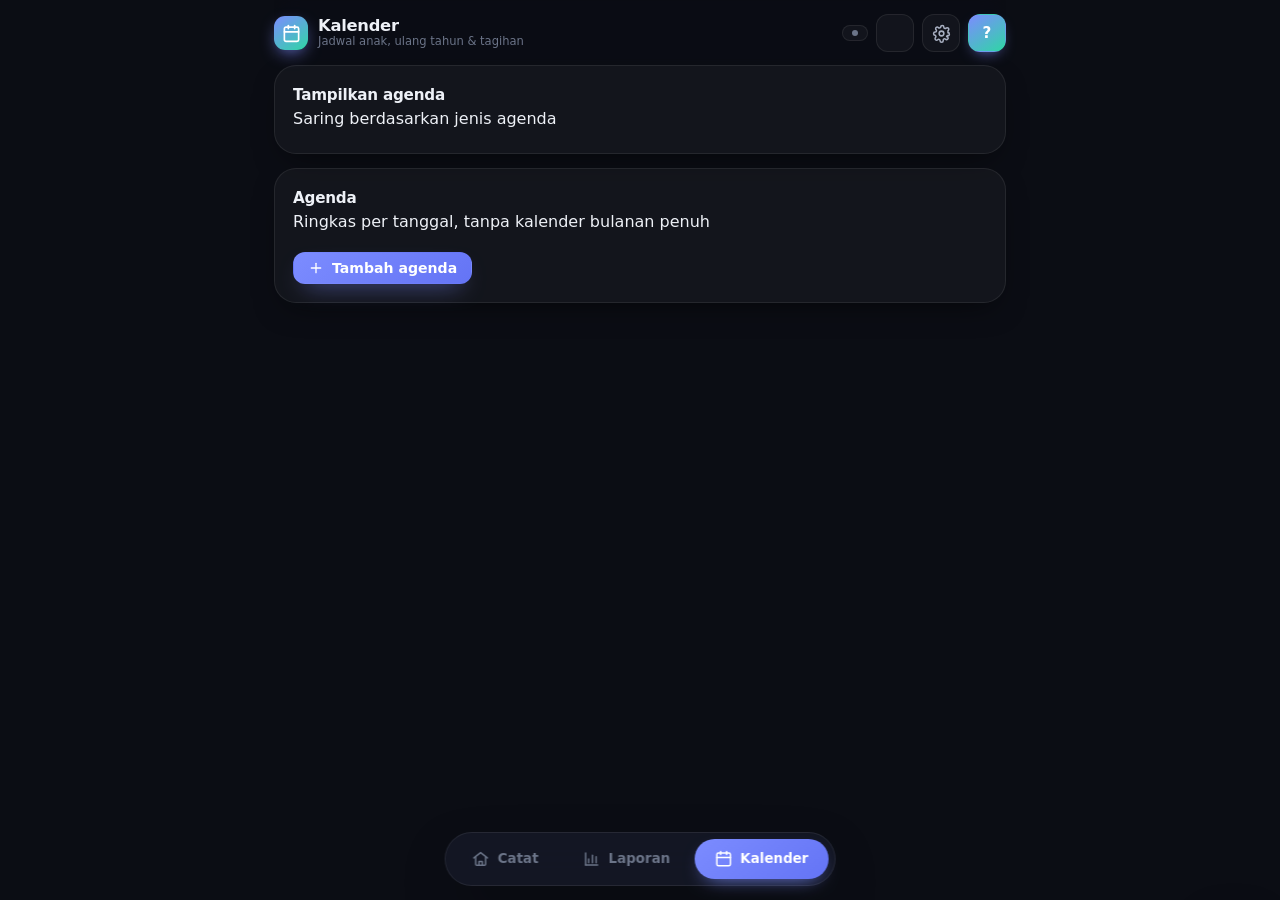
==== kalender.html @ a8c26365 "fix(pwa): bust cached calendar module" ====
<!DOCTYPE html>
<html lang="id" data-theme="auto">
  <head>
    <meta charset="utf-8">
    <meta name="viewport" content="width=device-width, initial-scale=1, viewport-fit=cover">
    <title>Kalender • DompetKu</title>
    <meta name="theme-color" content="#0b0d14">
    <link rel="manifest" href="manifest.json">
    <link rel="icon" href="icons/icon-192.png">
    <link rel="apple-touch-icon" href="icons/icon-192.png">
    <link rel="stylesheet" href="css/base.css">
    <link rel="stylesheet" href="css/laporan.css">
    <link rel="stylesheet" href="css/catat.css">
    <link rel="stylesheet" href="css/receipt.css">
    <script type="module" src="js/store.js"></script>
  </head>
  <body>
    <div class="shell shell--wide">
      <header class="appbar" id="appbar">
        <div class="appbar__brand">
          <span class="appbar__mark" aria-hidden="true">
            <svg viewBox="0 0 24 24" width="19" height="19" fill="none" stroke="currentColor" stroke-width="2.1" stroke-linecap="round" stroke-linejoin="round">
              <rect x="3" y="4" width="18" height="18" rx="2" ry="2"></rect>
              <line x1="16" y1="2" x2="16" y2="6"></line>
              <line x1="8" y1="2" x2="8" y2="6"></line>
              <line x1="3" y1="10" x2="21" y2="10"></line>
            </svg>
          </span>
          <div>
            <h1 class="appbar__title">Kalender</h1>
            <p class="appbar__sub" id="appbarSub">Jadwal anak, ulang tahun & tagihan</p>
          </div>
        </div>
        <div class="appbar__actions">
          <span class="sync" id="syncBadge" data-tone="idle" hidden></span>
          <button class="icon-btn" id="themeToggle" type="button" aria-label="Ganti tema"></button>
          <button class="icon-btn" id="settingsBtn" type="button" aria-label="Pengaturan">
            <svg viewBox="0 0 24 24" width="19" height="19" fill="none" stroke="currentColor" stroke-width="1.9" stroke-linecap="round" stroke-linejoin="round">
              <circle cx="12" cy="12" r="3"/>
              <path d="M19.4 14.5a1.6 1.6 0 0 0 .32 1.76l.06.06a2 2 0 1 1-2.83 2.83l-.05-.06a1.6 1.6 0 0 0-1.77-.32 1.6 1.6 0 0 0-.97 1.47V21a2 2 0 1 1-4 0v-.1a1.6 1.6 0 0 0-1.05-1.46 1.6 1.6 0 0 0-1.76.32l-.06.06a2 2 0 1 1-2.83-2.83l.06-.06a1.6 1.6 0 0 0 .32-1.76 1.6 1.6 0 0 0-1.47-.98H4a2 2 0 1 1 0-4h.1a1.6 1.6 0 0 0 1.46-1.04 1.6 1.6 0 0 0-.32-1.77l-.06-.05a2 2 0 1 1 2.83-2.83l.06.06a1.6 1.6 0 0 0 1.76.32H10a1.6 1.6 0 0 0 .98-1.47V4a2 2 0 1 1 4 0v.1a1.6 1.6 0 0 0 .98 1.47 1.6 1.6 0 0 0 1.75-.33l.06-.05a2 2 0 1 1 2.83 2.83l-.06.06a1.6 1.6 0 0 0-.32 1.76V10c.11.61.62 1.05 1.24 1.06H20a2 2 0 1 1 0 4h-.1a1.6 1.6 0 0 0-1.5.94z"/>
            </svg>
          </button>
          <button class="icon-btn icon-btn--account" id="accountBtn" type="button" aria-label="Akun">?</button>
        </div>
      </header>

      <main class="page">
        <section class="card" aria-label="Filter agenda">
          <header class="card__header" style="align-items:center;gap:12px;">
            <div>
              <h2 class="card__title">Tampilkan agenda</h2>
              <p class="card__subtitle">Saring berdasarkan jenis agenda</p>
            </div>
          </header>
          <div class="chips chips--scroll" id="calendarFilterChips" role="group" aria-label="Tipe"></div>
        </section>

        <section class="card" aria-label="Daftar jadwal">
          <header class="card__header" style="align-items:center;gap:16px;">
            <div style="flex:1;min-width:0;">
              <h2 class="card__title">Agenda</h2>
              <p class="card__subtitle" style="margin-bottom:18px;">Ringkas per tanggal, tanpa kalender bulanan penuh</p>
            </div>
            <button class="btn btn--primary btn--small" id="addCalendarBtn" type="button" style="flex-shrink:0;padding:0 14px;height:32px;min-height:32px;line-height:1;">
              <svg viewBox="0 0 24 24" width="16" height="16" fill="none" stroke="currentColor" stroke-width="2" stroke-linecap="round" stroke-linejoin="round"><line x1="12" y1="5" x2="12" y2="19"></line><line x1="5" y1="12" x2="19" y2="12"></line></svg>
              Tambah agenda
            </button>
          </header>
          <div class="list" id="calendarList"></div>
          <p class="empty" id="calendarEmpty" hidden>Belum ada jadwal. Tambah jadwal anak, ulang tahun, atau tagihan di sini.</p>
        </section>
      </main>
    </div>

    <nav class="nav" aria-label="Navigasi utama">
      <a class="nav__item" href="index.html">
        <svg viewBox="0 0 24 24" width="18" height="18" fill="none" stroke="currentColor" stroke-width="2" stroke-linecap="round" stroke-linejoin="round" aria-hidden="true">
          <path d="M3 10.6 12 3.4l9 7.2"/><path d="M5.4 9.6V19a1.4 1.4 0 0 0 1.4 1.4h10.4A1.4 1.4 0 0 0 18.6 19V9.6"/><path d="M9.8 20.4v-5.2h4.4v5.2"/>
        </svg>
        Catat
      </a>
      <a class="nav__item" href="laporan.html">
        <svg viewBox="0 0 24 24" width="18" height="18" fill="none" stroke="currentColor" stroke-width="2" stroke-linecap="round" stroke-linejoin="round" aria-hidden="true">
          <path d="M4 20V4"/><path d="M4 20h16"/><path d="M8 17v-5"/><path d="M13 17V7"/><path d="M18 17v-8"/>
        </svg>
        Laporan
      </a>
      <a class="nav__item is-active" href="kalender.html" aria-current="page">
        <svg viewBox="0 0 24 24" width="18" height="18" fill="none" stroke="currentColor" stroke-width="2" stroke-linecap="round" stroke-linejoin="round" aria-hidden="true">
          <rect x="3" y="4" width="18" height="17" rx="2"/><path d="M16 2v4M8 2v4M3 10h18"/>
        </svg>
        Kalender
      </a>
    </nav>

    <button class="fab" id="fabAddCalendar" type="button" aria-label="Tambah agenda" style="position:fixed;right:18px;bottom:calc(var(--nav-height,68px)+18px);width:56px;height:56px;border-radius:50%;display:grid;place-items:center;background:linear-gradient(145deg,var(--primary),var(--income));color:#fff;border:none;box-shadow:var(--shadow-lg);z-index:50;">
      <svg viewBox="0 0 24 24" width="24" height="24" fill="none" stroke="currentColor" stroke-width="2" stroke-linecap="round" stroke-linejoin="round"><line x1="12" y1="5" x2="12" y2="19"></line><line x1="5" y1="12" x2="19" y2="12"></line></svg>
    </button>

    <div id="sheetRoot"></div>
    <div id="modalRoot"></div>
    <div id="toastRoot" class="toast-stack"></div>

    <script type="module" src="js/calendar.js?v=1.21"></script>
  </body>
</html>
---- css/base.css ----
*, *::before, *::after {
  box-sizing: border-box;
  margin: 0;
  padding: 0;
}

:root {
  --font-sans: -apple-system, BlinkMacSystemFont, 'Segoe UI', Inter, Roboto, system-ui, sans-serif;
  --bg: #0b0d14;
  --bg-2: #0f121b;
  --surface: rgba(255, 255, 255, 0.035);
  --surface-2: #151926;
  --surface-3: #1c2131;
  --border: rgba(255, 255, 255, 0.08);
  --border-strong: rgba(255, 255, 255, 0.16);
  --text: #eef1f7;
  --text-soft: #a8b0c2;
  --text-muted: #6b7488;
  --primary: #7c8cff;
  --primary-soft: rgba(124, 140, 255, 0.14);
  --primary-strong: #6474f5;
  --income: #2fd6a5;
  --income-soft: rgba(47, 214, 165, 0.13);
  --expense: #fb7185;
  --expense-soft: rgba(251, 113, 133, 0.13);
  --warn: #f5b544;
  --warn-soft: rgba(245, 181, 68, 0.14);
  --chart-grid: rgba(255, 255, 255, 0.06);
  --shadow-sm: 0 1px 2px rgba(0, 0, 0, 0.25);
  --shadow-md: 0 12px 30px -12px rgba(0, 0, 0, 0.6);
  --shadow-lg: 0 24px 60px -20px rgba(0, 0, 0, 0.75);
  --radius-xs: 8px;
  --radius-sm: 12px;
  --radius-md: 16px;
  --radius-lg: 22px;
  --radius-full: 999px;
  --nav-height: 68px;
  --gutter: 18px;
  /* Jarak seragam antar blok utama di dalam .page (beranda & laporan). */
  --stack-gap: 14px;
  --ease: cubic-bezier(0.22, 0.61, 0.36, 1);
  /* Diukur dari lingkungan, bukan nilai tetap: iPhone A2HS memakai
     viewport-fit=cover sehingga konten bisa menyusup ke balik status bar. */
  --safe-top: env(safe-area-inset-top);
}

html[data-theme='light'] {
  --bg: #f4f6fb;
  --bg-2: #eceff7;
  --surface: #ffffff;
  --surface-2: #ffffff;
  --surface-3: #f3f5fa;
  --border: rgba(15, 23, 42, 0.08);
  --border-strong: rgba(15, 23, 42, 0.18);
  --text: #10151f;
  --text-soft: #55607a;
  --text-muted: #7c869c;
  --primary: #5561e8;
  --primary-soft: rgba(85, 97, 232, 0.1);
  --primary-strong: #4149d6;
  --income: #0f9c78;
  --income-soft: rgba(15, 156, 120, 0.12);
  --expense: #dc3f57;
  --expense-soft: rgba(220, 63, 87, 0.1);
  --warn: #b8791a;
  --warn-soft: rgba(184, 121, 26, 0.12);
  --chart-grid: rgba(15, 23, 42, 0.07);
  --shadow-sm: 0 1px 2px rgba(15, 23, 42, 0.06);
  --shadow-md: 0 12px 28px -16px rgba(15, 23, 42, 0.25);
  --shadow-lg: 0 24px 60px -24px rgba(15, 23, 42, 0.3);
}

html {
  font-size: 16px;
  -webkit-text-size-adjust: 100%;
  scroll-behavior: smooth;
}

body {
  font-family: var(--font-sans);
  background: var(--bg);
  color: var(--text);
  line-height: 1.5;
  min-height: 100dvh;
  overflow-x: hidden;
  -webkit-font-smoothing: antialiased;
  text-rendering: optimizeLegibility;
}

body::before {
  content: '';
  position: fixed;
  inset: -30% -10% auto -10%;
  height: 70vh;
  background: radial-gradient(60% 60% at 50% 0%, var(--primary-soft), transparent 70%);
  filter: blur(20px);
  pointer-events: none;
  z-index: 0;
  opacity: 0.8;
}

html[data-theme='light'] body::before {
  opacity: 0.55;
}

body.is-locked {
  overflow: hidden;
}

button, input, select, textarea {
  font: inherit;
  color: inherit;
}

button {
  background: none;
  border: none;
  cursor: pointer;
}

h1, h2, h3, h4 {
  font-weight: 700;
  letter-spacing: -0.015em;
}

:focus-visible {
  outline: 2px solid var(--primary);
  outline-offset: 2px;
  border-radius: 6px;
}

::selection {
  background: var(--primary-soft);
}

.visually-hidden {
  position: absolute;
  width: 1px;
  height: 1px;
  padding: 0;
  margin: -1px;
  overflow: hidden;
  clip: rect(0 0 0 0);
  white-space: nowrap;
  border: 0;
}

.num {
  font-variant-numeric: tabular-nums;
  font-feature-settings: 'tnum' 1;
}

.hidden {
  display: none !important;
}

/* === Shell === */

.shell {
  position: relative;
  z-index: 1;
  max-width: 560px;
  margin: 0 auto;
  padding: 0 var(--gutter) calc(var(--nav-height) + 40px);
  min-height: 100dvh;
}

.shell--wide {
  max-width: 780px;
}

/* === App bar === */

.appbar {
  position: sticky;
  top: 0;
  z-index: 40;
  display: flex;
  align-items: center;
  gap: 12px;
  /* Konten diturunkan melewati status bar; latar tetap menutup area atas. */
  padding: calc(var(--safe-top) + 14px) 0 12px;
  background: var(--bg);
  background: color-mix(in srgb, var(--bg) 82%, transparent);
  backdrop-filter: saturate(160%) blur(14px);
  -webkit-backdrop-filter: saturate(160%) blur(14px);
  border-bottom: 1px solid transparent;
  transition: border-color 0.2s var(--ease), background 0.2s var(--ease);
}

.appbar.is-scrolled {
  border-bottom-color: var(--border);
}

.appbar__brand {
  display: flex;
  align-items: center;
  gap: 10px;
  min-width: 0;
}

.appbar__mark {
  width: 34px;
  height: 34px;
  border-radius: 11px;
  display: grid;
  place-items: center;
  background: linear-gradient(145deg, var(--primary), var(--income));
  color: #fff;
  box-shadow: 0 6px 18px -6px var(--primary);
  flex-shrink: 0;
}

.appbar__title {
  font-size: 1.02rem;
  line-height: 1.15;
  white-space: nowrap;
  overflow: hidden;
  text-overflow: ellipsis;
}

.appbar__sub {
  font-size: 0.72rem;
  color: var(--text-muted);
  line-height: 1.2;
}

.appbar__actions {
  margin-left: auto;
  display: flex;
  align-items: center;
  gap: 8px;
  flex-wrap: wrap;
  justify-content: flex-end;
}

.appbar__nav {
  display: flex;
  align-items: center;
  gap: 6px;
  padding: 4px;
  border-radius: var(--radius-full);
  background: var(--surface);
  border: 1px solid var(--border);
}

.appbar__nav-link {
  display: inline-flex;
  align-items: center;
  gap: 6px;
  padding: 6px 10px;
  border-radius: var(--radius-full);
  font-size: 0.82rem;
  color: var(--text-soft);
  text-decoration: none;
  transition: 0.18s var(--ease);
}

.appbar__nav-link:hover {
  color: var(--text);
}

.appbar__nav-link--active {
  background: var(--primary-soft);
  color: var(--text);
  font-weight: 600;
}

.icon-btn {
  width: 38px;
  height: 38px;
  border-radius: 12px;
  display: grid;
  place-items: center;
  background: var(--surface);
  border: 1px solid var(--border);
  color: var(--text-soft);
  transition: 0.18s var(--ease);
}

.icon-btn:hover {
  color: var(--text);
  border-color: var(--border-strong);
  background: var(--surface-3);
}

.icon-btn:active {
  transform: scale(0.94);
}

.icon-btn--sm {
  width: 32px;
  height: 32px;
  border-radius: 10px;
}

.icon-btn--account {
  background: linear-gradient(145deg, var(--primary), var(--income));
  border-color: transparent;
  color: #fff;
  font-weight: 700;
  font-size: 0.95rem;
  box-shadow: 0 6px 16px -8px var(--primary);
}

.icon-btn--account:hover {
  color: #fff;
}

.icon-btn--account .avatar {
  line-height: 1;
}

.sync {
  display: inline-flex;
  align-items: center;
  gap: 5px;
  padding: 4px 9px;
  border-radius: var(--radius-full);
  border: 1px solid var(--border);
  background: var(--surface);
  color: var(--text-muted);
  font-size: 0.68rem;
  font-weight: 600;
  letter-spacing: 0.01em;
  white-space: nowrap;
}

.sync::before {
  content: '';
  width: 6px;
  height: 6px;
  border-radius: 50%;
  background: currentColor;
  flex-shrink: 0;
}

.sync[data-tone='good'] {
  color: var(--income);
  border-color: rgba(47, 214, 165, 0.3);
  background: var(--income-soft);
}

.sync[data-tone='warn'] {
  color: var(--warn);
  border-color: rgba(245, 181, 68, 0.3);
  background: var(--warn-soft);
}

@media (max-width: 26rem) {
  .sync {
    display: none;
  }

  .nav {
    gap: 2px;
    padding: 5px;
  }

  .nav__item {
    gap: 5px;
    padding: 9px 11px;
    font-size: 0.78rem;
  }
}

/* === Akun === */

.account {
  display: grid;
  gap: 18px;
}

.account__head {
  display: flex;
  align-items: center;
  gap: 12px;
  padding: 14px;
  border-radius: var(--radius-md);
  border: 1px solid var(--border);
  background: var(--surface-2);
}

.account__avatar {
  width: 42px;
  height: 42px;
  border-radius: 50%;
  display: grid;
  place-items: center;
  background: linear-gradient(145deg, var(--primary), var(--income));
  color: #fff;
  font-weight: 700;
  flex-shrink: 0;
}

.account__name {
  display: block;
  font-size: 0.98rem;
}

.account__role {
  display: block;
  color: var(--text-muted);
  font-size: 0.76rem;
  margin-top: 2px;
}

.account__form {
  display: grid;
  gap: 10px;
  padding-top: 4px;
  border-top: 1px solid var(--border);
}

.sessions {
  list-style: none;
  margin: 0 0 8px;
  padding: 0;
  display: grid;
  gap: 8px;
}

.session {
  display: flex;
  align-items: center;
  justify-content: space-between;
  gap: 10px;
  padding: 10px 12px;
  border-radius: var(--radius-sm);
  border: 1px solid var(--border);
  background: var(--surface-2);
  font-size: 0.82rem;
}

.session.is-self {
  border-color: rgba(47, 214, 165, 0.35);
  background: var(--income-soft);
}

.session__meta {
  display: block;
  color: var(--text-muted);
  font-size: 0.72rem;
  margin-top: 2px;
}

.session__tag {
  padding: 3px 8px;
  border-radius: var(--radius-full);
  background: var(--primary-soft);
  color: var(--primary);
  font-size: 0.68rem;
  font-weight: 600;
  white-space: nowrap;
}

/* === Banner offline === */
/* Duduk di aliran normal tepat di bawah appbar: tidak menutupi navigasi
   bawah dan tidak bertabrakan dengan toast. */
.offline-banner {
  display: block;
  margin: 10px 0 0;
  padding: 8px 14px;
  border: 1px solid color-mix(in srgb, var(--warn) 42%, var(--border));
  border-radius: var(--radius-sm);
  background: var(--warn-soft);
  color: var(--text);
  font-size: 12.5px;
  line-height: 1.4;
  text-align: center;
}

.offline-banner[hidden] {
  display: none;
}

/* === Cards === */

.card {
  background: var(--surface);
  border: 1px solid var(--border);
  border-radius: var(--radius-lg);
  box-shadow: var(--shadow-md);
  padding: 18px;
}

/* Jarak antar blok utama halaman. Dipakai lewat selektor bersaudara supaya
   blok yang bukan .card (mis. #kpis di laporan) tetap ikut berjarak sama. */
.page > * + * {
  margin-top: var(--stack-gap);
}

.card + .card {
  margin-top: var(--stack-gap);
}

html[data-theme='light'] .card {
  background: var(--surface);
}

.card__head {
  display: flex;
  align-items: center;
  justify-content: space-between;
  gap: 12px;
  margin-bottom: 14px;
}

.card__title {
  font-size: 0.95rem;
  display: flex;
  align-items: center;
  gap: 8px;
}

.card__hint {
  font-size: 0.76rem;
  color: var(--text-muted);
}

.section-title {
  font-size: 0.72rem;
  text-transform: uppercase;
  letter-spacing: 0.09em;
  color: var(--text-muted);
  font-weight: 600;
}

/* === Bottom nav === */

.nav {
  position: fixed;
  left: 50%;
  transform: translateX(-50%);
  bottom: max(14px, env(safe-area-inset-bottom));
  z-index: 50;
  display: flex;
  gap: 4px;
  padding: 6px;
  border-radius: var(--radius-full);
  background: var(--surface-2);
  background: color-mix(in srgb, var(--surface-2) 88%, transparent);
  border: 1px solid var(--border);
  box-shadow: var(--shadow-lg);
  backdrop-filter: blur(18px) saturate(160%);
  -webkit-backdrop-filter: blur(18px) saturate(160%);
  max-width: calc(100vw - 24px);
}

.nav__item {
  display: flex;
  align-items: center;
  gap: 8px;
  padding: 10px 20px;
  border-radius: var(--radius-full);
  color: var(--text-muted);
  text-decoration: none;
  font-size: 0.84rem;
  font-weight: 600;
  white-space: nowrap;
  transition: 0.2s var(--ease);
}

.nav__item:hover {
  color: var(--text);
}

.nav__item.is-active {
  color: #fff;
  background: linear-gradient(140deg, var(--primary), var(--primary-strong));
  box-shadow: 0 8px 20px -10px var(--primary);
}

/* === Buttons === */

.btn {
  display: inline-flex;
  align-items: center;
  justify-content: center;
  gap: 8px;
  padding: 11px 16px;
  border-radius: var(--radius-sm);
  font-size: 0.88rem;
  font-weight: 600;
  border: 1px solid transparent;
  transition: 0.18s var(--ease);
  white-space: nowrap;
}

.btn:active {
  transform: scale(0.98);
}

.btn--primary {
  background: linear-gradient(140deg, var(--primary), var(--primary-strong));
  color: #fff;
  box-shadow: 0 10px 24px -12px var(--primary);
}

.btn--primary:hover {
  filter: brightness(1.06);
}

.btn--income {
  background: linear-gradient(140deg, var(--income), color-mix(in srgb, var(--income) 78%, #000));
  color: #04231b;
  box-shadow: 0 10px 24px -12px var(--income);
}

.btn--ghost {
  background: var(--surface-3);
  border-color: var(--border);
  color: var(--text-soft);
}

.btn--ghost:hover {
  color: var(--text);
  border-color: var(--border-strong);
}

.btn--danger {
  background: var(--expense);
  color: #fff;
}

.btn--danger-ghost {
  background: var(--expense-soft);
  color: var(--expense);
  border-color: transparent;
}

.btn--block {
  width: 100%;
}

.btn--lg {
  padding: 14px 18px;
  font-size: 0.95rem;
}

.btn-row {
  display: flex;
  gap: 10px;
}

.btn-row .btn {
  flex: 1;
}

/* === Segmented === */

.segmented {
  display: flex;
  gap: 4px;
  padding: 4px;
  background: var(--surface-3);
  border: 1px solid var(--border);
  border-radius: var(--radius-full);
}

.segmented__btn {
  flex: 1;
  display: flex;
  align-items: center;
  justify-content: center;
  gap: 6px;
  padding: 9px 10px;
  border-radius: var(--radius-full);
  font-size: 0.84rem;
  font-weight: 600;
  color: var(--text-muted);
  transition: 0.2s var(--ease);
}

.segmented__btn:hover {
  color: var(--text);
}

.segmented__btn.is-active {
  background: var(--surface-2);
  color: var(--text);
  box-shadow: var(--shadow-sm);
}

.quick-form-wrap[data-type='expense'] .segmented__btn.is-active {
  color: var(--expense);
}

.quick-form-wrap[data-type='income'] .segmented__btn.is-active {
  color: var(--income);
}

/* === Amount input === */

.amount {
  display: flex;
  align-items: baseline;
  gap: 8px;
  padding: 12px 16px;
  background: var(--surface-3);
  border: 1px solid var(--border);
  border-radius: var(--radius-md);
  transition: 0.2s var(--ease);
}

.amount:focus-within {
  border-color: var(--primary);
  box-shadow: 0 0 0 4px var(--primary-soft);
}

.quick-form-wrap[data-type='expense'] .amount:focus-within {
  border-color: var(--expense);
  box-shadow: 0 0 0 4px var(--expense-soft);
}

.quick-form-wrap[data-type='income'] .amount:focus-within {
  border-color: var(--income);
  box-shadow: 0 0 0 4px var(--income-soft);
}

.amount__prefix {
  font-size: 1.05rem;
  font-weight: 600;
  color: var(--text-muted);
}

.amount__input {
  flex: 1;
  min-width: 0;
  border: none;
  background: none;
  outline: none;
  font-size: 1.75rem;
  font-weight: 700;
  letter-spacing: -0.02em;
  padding: 0;
  font-variant-numeric: tabular-nums;
}

.amount__input::placeholder {
  color: var(--text-muted);
  opacity: 0.5;
}

.amount__hint {
  font-size: 0.74rem;
  color: var(--text-muted);
  min-height: 18px;
  padding: 6px 4px 0;
  font-variant-numeric: tabular-nums;
}

/* === Fields === */

.field {
  margin-top: 14px;
}

.field__label {
  display: block;
  font-size: 0.74rem;
  font-weight: 600;
  color: var(--text-muted);
  margin-bottom: 8px;
  text-transform: uppercase;
  letter-spacing: 0.06em;
}

.field__control {
  width: 100%;
  padding: 12px 14px;
  background: var(--surface-3);
  border: 1px solid var(--border);
  border-radius: var(--radius-sm);
  color: var(--text);
  font-size: 0.9rem;
  outline: none;
  transition: 0.18s var(--ease);
}

.field__control::placeholder {
  color: var(--text-muted);
}

.field__control:focus {
  border-color: var(--primary);
  box-shadow: 0 0 0 3px var(--primary-soft);
}

.field__hint {
  font-size: 0.72rem;
  color: var(--text-muted);
  margin-top: 6px;
  line-height: 1.45;
}

.field-row {
  display: flex;
  gap: 10px;
}

.field-row > * {
  flex: 1;
}

/* === Chips === */

.chips {
  display: flex;
  flex-wrap: wrap;
  gap: 8px;
}

.chips--scroll {
  flex-wrap: nowrap;
  overflow-x: auto;
  padding-bottom: 4px;
  scrollbar-width: none;
  -webkit-overflow-scrolling: touch;
}

.chips--scroll::-webkit-scrollbar {
  display: none;
}

.chip {
  display: inline-flex;
  align-items: center;
  gap: 7px;
  padding: 8px 13px;
  border-radius: var(--radius-full);
  background: var(--surface-3);
  border: 1px solid var(--border);
  color: var(--text-soft);
  font-size: 0.82rem;
  font-weight: 600;
  transition: 0.18s var(--ease);
}

.chip:hover {
  color: var(--text);
  border-color: var(--border-strong);
}

.chip.is-active {
  background: var(--primary-soft);
  border-color: var(--primary);
  background: color-mix(in srgb, var(--tone, var(--primary)) 18%, transparent);
  border-color: color-mix(in srgb, var(--tone, var(--primary)) 55%, transparent);
  color: var(--text);
  box-shadow: inset 0 0 0 1px color-mix(in srgb, var(--tone, var(--primary)) 25%, transparent);
}

.chip--sm {
  padding: 6px 11px;
  font-size: 0.76rem;
}

.chips--sm .chip.is-active {
  --tone: var(--primary);
}

/* === Date picker === */

.datepick {
  display: flex;
  flex-wrap: wrap;
  align-items: center;
  gap: 8px;
}

.datepick__chip {
  padding: 8px 13px;
  border-radius: var(--radius-full);
  background: var(--surface-3);
  border: 1px solid var(--border);
  color: var(--text-soft);
  font-size: 0.8rem;
  font-weight: 600;
  transition: 0.18s var(--ease);
}

.datepick__chip.is-active {
  background: var(--primary-soft);
  border-color: var(--border-strong);
  border-color: color-mix(in srgb, var(--primary) 50%, transparent);
  color: var(--text);
}

.datepick__manual {
  display: inline-flex;
  align-items: center;
  gap: 8px;
  padding: 7px 12px;
  border-radius: var(--radius-full);
  background: var(--surface-3);
  border: 1px solid var(--border);
  color: var(--text-muted);
}

.datepick__manual input {
  border: none;
  background: none;
  outline: none;
  color: var(--text-soft);
  font-size: 0.8rem;
  font-weight: 600;
  width: 122px;
  font-variant-numeric: tabular-nums;
}

.datepick__manual:focus-within {
  border-color: var(--primary);
}

input[type='date']::-webkit-calendar-picker-indicator {
  filter: invert(0.65);
  cursor: pointer;
}

html[data-theme='light'] input[type='date']::-webkit-calendar-picker-indicator {
  filter: none;
}

/* === Disclosure === */

.disclosure {
  margin-top: 14px;
  border-top: 1px solid var(--border);
  padding-top: 12px;
}

.disclosure__summary {
  font-size: 0.8rem;
  font-weight: 600;
  color: var(--text-muted);
  cursor: pointer;
  list-style: none;
  display: flex;
  align-items: center;
  gap: 6px;
}

.disclosure__summary::-webkit-details-marker {
  display: none;
}

.disclosure__summary::before {
  content: '›';
  display: inline-block;
  transition: transform 0.2s var(--ease);
  font-size: 1rem;
}

.disclosure[open] .disclosure__summary::before {
  transform: rotate(90deg);
}

.disclosure__body {
  padding-top: 12px;
}

.form-error {
  font-size: 0.78rem;
  color: var(--expense);
  background: var(--expense-soft);
  border-radius: var(--radius-xs);
  padding: 8px 10px;
  margin-top: 8px;
}

/* === Range === */

.range__wrap {
  display: flex;
  align-items: center;
  gap: 14px;
}

.range {
  flex: 1;
  appearance: none;
  height: 6px;
  border-radius: 3px;
  background: var(--surface-3);
  border: 1px solid var(--border);
  outline: none;
}

.range::-webkit-slider-thumb {
  appearance: none;
  width: 20px;
  height: 20px;
  border-radius: 50%;
  background: var(--primary);
  border: 2px solid var(--bg);
  box-shadow: 0 2px 8px rgba(0, 0, 0, 0.35);
  cursor: pointer;
}

.range::-moz-range-thumb {
  width: 18px;
  height: 18px;
  border: 2px solid var(--bg);
  border-radius: 50%;
  background: var(--primary);
  cursor: pointer;
}

.range__value {
  font-size: 0.9rem;
  font-weight: 700;
  color: var(--text);
  min-width: 42px;
  text-align: right;
  font-variant-numeric: tabular-nums;
}

/* === Sheet === */

/* Isi modal catat: form + pemindai struk di bawahnya */
.sheet-form {
  display: flex;
  flex-direction: column;
}

.sheet-form__scan {
  margin-top: 12px;
  padding-top: 14px;
  border-top: 1px solid var(--border);
}

.sheet-backdrop {
  position: fixed;
  inset: 0;
  z-index: 90;
  background: rgba(3, 5, 10, 0.55);
  backdrop-filter: blur(4px);
  display: flex;
  align-items: flex-end;
  justify-content: center;
  opacity: 0;
  transition: opacity 0.24s var(--ease);
}

.sheet-backdrop.is-open {
  opacity: 1;
}

.sheet {
  width: min(560px, 100%);
  max-height: 92dvh;
  display: flex;
  flex-direction: column;
  background: var(--surface-2);
  border: 1px solid var(--border);
  border-bottom: none;
  border-radius: var(--radius-lg) var(--radius-lg) 0 0;
  box-shadow: var(--shadow-lg);
  transform: translateY(18px);
  transition: transform 0.28s var(--ease);
  padding-bottom: env(safe-area-inset-bottom);
}

.sheet-backdrop.is-open .sheet {
  transform: translateY(0);
}

.sheet__head {
  position: relative;
  padding: 18px 18px 10px;
  border-bottom: 1px solid var(--border);
}

.sheet__handle {
  width: 40px;
  height: 4px;
  border-radius: 2px;
  background: var(--border-strong);
  margin: 0 auto 12px;
}

.sheet__titles {
  padding-right: 40px;
}

.sheet__title {
  font-size: 1.02rem;
}

.sheet__subtitle {
  font-size: 0.78rem;
  color: var(--text-muted);
  margin-top: 2px;
}

.sheet__head .icon-btn {
  position: absolute;
  top: 22px;
  right: 18px;
}

.sheet__body {
  padding: 16px 18px;
  overflow-y: auto;
  overscroll-behavior: contain;
}

.sheet__foot {
  padding: 14px 18px calc(16px + env(safe-area-inset-bottom));
  border-top: 1px solid var(--border);
}

.sheet__text {
  font-size: 0.88rem;
  color: var(--text-soft);
  line-height: 1.6;
}

/* === Toast === */

.toast-stack {
  position: fixed;
  left: 50%;
  transform: translateX(-50%);
  bottom: calc(var(--nav-height) + 26px);
  z-index: 95;
  display: flex;
  flex-direction: column;
  gap: 8px;
  width: min(520px, calc(100vw - 24px));
  pointer-events: none;
}

.toast {
  pointer-events: auto;
  display: flex;
  align-items: center;
  gap: 10px;
  padding: 11px 12px 11px 14px;
  border-radius: var(--radius-sm);
  background: var(--surface-2);
  border: 1px solid var(--border);
  box-shadow: var(--shadow-lg);
  font-size: 0.84rem;
  animation: toastIn 0.26s var(--ease);
}

.toast.is-leaving {
  animation: toastOut 0.2s var(--ease) forwards;
}

.toast--good {
  border-color: color-mix(in srgb, var(--income) 45%, transparent);
}

.toast--warn {
  border-color: color-mix(in srgb, var(--warn) 45%, transparent);
}

.toast--bad {
  border-color: color-mix(in srgb, var(--expense) 45%, transparent);
}

.toast__text {
  flex: 1;
  color: var(--text-soft);
  min-width: 0;
}

.toast__action {
  font-size: 0.8rem;
  font-weight: 700;
  color: var(--primary);
  padding: 4px 8px;
  border-radius: var(--radius-xs);
}

.toast__close {
  color: var(--text-muted);
  display: grid;
  place-items: center;
  padding: 4px;
  border-radius: 6px;
}

@keyframes toastIn {
  from { opacity: 0; transform: translateY(12px) scale(0.97); }
  to { opacity: 1; transform: translateY(0) scale(1); }
}

@keyframes toastOut {
  to { opacity: 0; transform: translateY(8px) scale(0.97); }
}

/* === Empty state === */

.empty {
  text-align: center;
  padding: 32px 18px;
  color: var(--text-muted);
}

.empty__icon {
  width: 52px;
  height: 52px;
  border-radius: 16px;
  display: grid;
  place-items: center;
  margin: 0 auto 12px;
  background: var(--surface-3);
  border: 1px solid var(--border);
  color: var(--text-muted);
}

.empty__title {
  font-size: 0.92rem;
  font-weight: 700;
  color: var(--text-soft);
}

.empty__text {
  font-size: 0.8rem;
  margin-top: 4px;
}

.empty__hint {
  font-size: 0.78rem;
  color: var(--text-muted);
  line-height: 1.5;
}

/* === Settings === */

.settings__stat {
  display: flex;
  align-items: baseline;
  justify-content: space-between;
  gap: 12px;
  padding: 12px 14px;
  border-radius: var(--radius-sm);
  background: var(--surface-3);
  border: 1px solid var(--border);
}

.settings__stat-label {
  font-size: 0.78rem;
  color: var(--text-muted);
}

.settings__stat-value {
  font-size: 1rem;
  font-weight: 700;
  font-variant-numeric: tabular-nums;
}

.settings__actions {
  display: flex;
  flex-direction: column;
  gap: 8px;
  margin: 18px 0 10px;
}

.settings__actions .btn {
  justify-content: flex-start;
}

/* === Reduced motion === */

@media (prefers-reduced-motion: reduce) {
  *, *::before, *::after {
    animation-duration: 0.001ms !important;
    animation-iteration-count: 1 !important;
    transition-duration: 0.001ms !important;
    scroll-behavior: auto !important;
  }
}

/* === Scrollbar === */

* {
  scrollbar-width: thin;
  scrollbar-color: var(--border-strong) transparent;
}

*::-webkit-scrollbar {
  width: 8px;
  height: 8px;
}

*::-webkit-scrollbar-track {
  background: transparent;
}

*::-webkit-scrollbar-thumb {
  background: var(--border-strong);
  border-radius: 4px;
}

/* === Tablet up === */

@media (min-width: 720px) {
  :root {
    --gutter: 24px;
  }

  .shell {
    padding-bottom: calc(var(--nav-height) + 48px);
  }
}
---- css/laporan.css ----
/* === Period selector === */

.period {
  margin-top: 4px;
  display: flex;
  flex-direction: column;
  gap: 14px;
}

.period__nav {
  display: flex;
  align-items: center;
  gap: 10px;
}

.period__step {
  width: 34px;
  height: 34px;
  flex-shrink: 0;
  border-radius: 11px;
  display: grid;
  place-items: center;
  background: var(--surface-3);
  border: 1px solid var(--border);
  color: var(--text-soft);
  transition: 0.18s var(--ease);
}

.period__step:hover:not(:disabled) {
  color: var(--text);
  border-color: var(--border-strong);
}

.period__step:disabled {
  opacity: 0.32;
  cursor: not-allowed;
}

.period__label {
  flex: 1;
  min-width: 0;
  text-align: center;
}

.period__title {
  font-size: 0.95rem;
  font-weight: 700;
  white-space: nowrap;
  overflow: hidden;
  text-overflow: ellipsis;
}

.period__meta {
  font-size: 0.74rem;
  color: var(--text-muted);
  margin-top: 2px;
  font-variant-numeric: tabular-nums;
}

.period__custom {
  display: flex;
  gap: 10px;
  padding-top: 4px;
}

.period__date {
  flex: 1;
  display: flex;
  flex-direction: column;
  gap: 5px;
}

.period__date span {
  font-size: 0.68rem;
  font-weight: 600;
  text-transform: uppercase;
  letter-spacing: 0.06em;
  color: var(--text-muted);
}

.period__date input {
  padding: 9px 11px;
  background: var(--surface-3);
  border: 1px solid var(--border);
  border-radius: var(--radius-sm);
  color: var(--text);
  font-size: 0.8rem;
  outline: none;
  font-variant-numeric: tabular-nums;
  min-width: 0;
}

.period__date input:focus {
  border-color: var(--primary);
  box-shadow: 0 0 0 3px var(--primary-soft);
}

/* === KPI === */

.kpis {
  display: grid;
  grid-template-columns: repeat(2, minmax(0, 1fr));
  gap: 10px;
  margin-top: var(--stack-gap);
}

.kpi {
  padding: 14px;
  border-radius: var(--radius-lg);
  background: var(--surface);
  border: 1px solid var(--border);
  box-shadow: var(--shadow-md);
  min-width: 0;
}

.kpi--wide {
  grid-column: 1 / -1;
}

.kpi__label {
  display: flex;
  align-items: center;
  gap: 6px;
  font-size: 0.7rem;
  font-weight: 600;
  text-transform: uppercase;
  letter-spacing: 0.06em;
  color: var(--text-muted);
}

.kpi__label::before {
  width: 7px;
  height: 7px;
  border-radius: 50%;
  content: '';
  background: var(--tone, var(--primary));
  flex-shrink: 0;
}

.kpi__value {
  margin-top: 8px;
  font-size: 1.28rem;
  font-weight: 750;
  letter-spacing: -0.02em;
  font-variant-numeric: tabular-nums;
  white-space: nowrap;
  overflow: hidden;
  text-overflow: ellipsis;
}

.kpi--in .kpi__value { color: var(--income); }
.kpi--out .kpi__value { color: var(--expense); }

.kpi__foot {
  display: flex;
  align-items: center;
  gap: 6px;
  margin-top: 6px;
  font-size: 0.72rem;
  color: var(--text-muted);
  font-variant-numeric: tabular-nums;
  flex-wrap: wrap;
}

.delta {
  display: inline-flex;
  align-items: center;
  gap: 3px;
  padding: 2px 7px;
  border-radius: var(--radius-full);
  font-weight: 700;
  font-size: 0.68rem;
}

.delta--up {
  background: var(--expense-soft);
  color: var(--expense);
}

.delta--down {
  background: var(--income-soft);
  color: var(--income);
}

.delta--flat {
  background: var(--surface-3);
  color: var(--text-muted);
}

.gauge {
  margin-top: 10px;
  height: 8px;
  border-radius: var(--radius-full);
  background: var(--surface-3);
  border: 1px solid var(--border);
  overflow: hidden;
}

.gauge__fill {
  height: 100%;
  border-radius: var(--radius-full);
  background: var(--primary);
  background: linear-gradient(90deg, var(--expense), var(--primary));
  transition: width 0.5s var(--ease);
}

/* === Chart === */

.chart-legend {
  display: flex;
  flex-wrap: wrap;
  gap: 12px;
  margin-bottom: 10px;
}

.chart-legend span,
.legend__item {
  display: inline-flex;
  align-items: center;
  gap: 6px;
  font-size: 0.74rem;
  color: var(--text-muted);
}

.chart-legend i {
  width: 9px;
  height: 9px;
  border-radius: 3px;
  background: var(--tone);
}

.chart {
  position: relative;
  width: 100%;
}

.chart--lg {
  height: 240px;
}

.chart--donut {
  height: 190px;
  flex-shrink: 0;
}

.chart-empty {
  position: absolute;
  inset: 0;
  display: grid;
  place-items: center;
  font-size: 0.8rem;
  color: var(--text-muted);
  text-align: center;
  padding: 12px;
}

.switch {
  display: flex;
  align-items: center;
  gap: 8px;
  margin-top: 12px;
  font-size: 0.76rem;
  color: var(--text-soft);
  cursor: pointer;
  user-select: none;
}

.switch input {
  width: 16px;
  height: 16px;
  accent-color: var(--primary);
  cursor: pointer;
}

/* === Donut layout === */

.donut {
  display: flex;
  align-items: center;
  gap: 18px;
  flex-wrap: wrap;
}

.legend {
  flex: 1;
  min-width: 190px;
  list-style: none;
  display: flex;
  flex-direction: column;
  gap: 9px;
}

.legend__item {
  width: 100%;
  gap: 9px;
}

.legend__dot {
  width: 10px;
  height: 10px;
  border-radius: 3px;
  background: var(--tone);
  flex-shrink: 0;
}

.legend__body {
  flex: 1;
  min-width: 0;
}

.legend__name {
  display: block;
  font-size: 0.8rem;
  font-weight: 600;
  white-space: nowrap;
  overflow: hidden;
  text-overflow: ellipsis;
}

.legend__bar {
  display: block;
  height: 4px;
  border-radius: 2px;
  background: var(--surface-3);
  margin-top: 4px;
  overflow: hidden;
}

.legend__bar i {
  display: block;
  height: 100%;
  border-radius: 2px;
  background: var(--tone);
}

.legend__value {
  flex-shrink: 0;
  text-align: right;
  font-size: 0.78rem;
  font-weight: 700;
  font-variant-numeric: tabular-nums;
}

.legend__share {
  font-size: 0.66rem;
  color: var(--text-muted);
  font-weight: 600;
}

/* === Rank list === */

.rank {
  list-style: none;
  display: flex;
  flex-direction: column;
  gap: 12px;
  counter-reset: rank;
}

.rank__row {
  display: flex;
  align-items: center;
  gap: 11px;
}

.rank__no {
  width: 24px;
  height: 24px;
  flex-shrink: 0;
  border-radius: 8px;
  display: grid;
  place-items: center;
  font-size: 0.7rem;
  font-weight: 700;
  background: var(--surface-3);
  border: 1px solid var(--border);
  color: var(--text-muted);
}

.rank__row:first-child .rank__no {
  background: var(--primary-soft);
  border-color: color-mix(in srgb, var(--primary) 40%, transparent);
  color: var(--primary);
}

.rank__icon {
  width: 34px;
  height: 34px;
  flex-shrink: 0;
  border-radius: 11px;
  display: grid;
  place-items: center;
  background: color-mix(in srgb, var(--tone, var(--primary)) 16%, transparent);
  border: 1px solid color-mix(in srgb, var(--tone, var(--primary)) 28%, transparent);
  font-size: 1rem;
}

.rank__body {
  flex: 1;
  min-width: 0;
}

.rank__name {
  display: block;
  font-size: 0.85rem;
  font-weight: 600;
  white-space: nowrap;
  overflow: hidden;
  text-overflow: ellipsis;
}

.rank__meta {
  display: block;
  font-size: 0.72rem;
  color: var(--text-muted);
  white-space: nowrap;
  overflow: hidden;
  text-overflow: ellipsis;
  margin-top: 1px;
}

.rank__bar {
  display: block;
  height: 5px;
  border-radius: 3px;
  background: var(--surface-3);
  margin-top: 6px;
  overflow: hidden;
}

.rank__bar i {
  display: block;
  height: 100%;
  border-radius: 3px;
  background: var(--tone);
  background: linear-gradient(90deg, color-mix(in srgb, var(--tone) 55%, transparent), var(--tone));
}

.rank__value {
  flex-shrink: 0;
  text-align: right;
  font-size: 0.86rem;
  font-weight: 700;
  font-variant-numeric: tabular-nums;
}

/* === Insights === */

.insights {
  display: flex;
  flex-direction: column;
  gap: 10px;
}

.insight {
  display: flex;
  gap: 11px;
  padding: 12px;
  border-radius: var(--radius-md);
  background: var(--surface-3);
  border: 1px solid var(--border);
  border-left: 3px solid var(--tone, var(--primary));
}

.insight--warn {
  --tone: var(--warn);
}

.insight--good {
  --tone: var(--income);
}

.insight--neutral {
  --tone: var(--primary);
}

.insight__icon {
  width: 32px;
  height: 32px;
  flex-shrink: 0;
  border-radius: 10px;
  display: grid;
  place-items: center;
  background: var(--surface-3);
  background: color-mix(in srgb, var(--tone) 16%, transparent);
  color: var(--tone);
  font-size: 1rem;
}

.insight__title {
  font-size: 0.85rem;
  font-weight: 650;
}

.insight__detail {
  font-size: 0.76rem;
  color: var(--text-soft);
  margin-top: 3px;
  line-height: 1.5;
  font-variant-numeric: tabular-nums;
}

/* === Table === */

.table-wrap {
  overflow-x: auto;
  margin: 0 -4px;
}

.table {
  width: 100%;
  border-collapse: collapse;
  font-size: 0.8rem;
}

.table th {
  text-align: left;
  font-size: 0.68rem;
  font-weight: 600;
  text-transform: uppercase;
  letter-spacing: 0.05em;
  color: var(--text-muted);
  padding: 0 8px 8px;
  border-bottom: 1px solid var(--border);
  white-space: nowrap;
}

.table td {
  padding: 9px 8px;
  border-bottom: 1px solid var(--border);
  font-variant-numeric: tabular-nums;
  white-space: nowrap;
}

.table tbody tr:last-child td {
  border-bottom: none;
}

.table tbody tr:hover td {
  background: var(--surface-3);
}

.ta-r {
  text-align: right;
}

.td-name {
  display: flex;
  align-items: center;
  gap: 8px;
  min-width: 130px;
}

.td-swatch {
  width: 9px;
  height: 9px;
  border-radius: 3px;
  background: var(--tone);
  flex-shrink: 0;
}

.td-total {
  font-weight: 700;
}

.td-share {
  color: var(--text-muted);
  font-size: 0.72rem;
}

.tfoot td {
  font-weight: 700;
  border-top: 1px solid var(--border-strong);
  border-bottom: none;
  padding-top: 10px;
}

/* === Bars list (income) === */

.bars {
  list-style: none;
  display: flex;
  flex-direction: column;
  gap: 11px;
}

.bars__row {
  display: flex;
  align-items: center;
  gap: 10px;
}

.bars__name {
  font-size: 0.84rem;
  font-weight: 600;
  display: flex;
  align-items: center;
  gap: 7px;
}

.bars__track {
  flex: 1;
  height: 6px;
  border-radius: 3px;
  background: var(--surface-3);
  overflow: hidden;
}

.bars__fill {
  display: block;
  height: 100%;
  border-radius: 3px;
  background: var(--tone);
  background: linear-gradient(90deg, color-mix(in srgb, var(--tone) 50%, transparent), var(--tone));
}

.bars__value {
  font-size: 0.82rem;
  font-weight: 700;
  font-variant-numeric: tabular-nums;
  min-width: 88px;
  text-align: right;
  color: var(--income);
}

/* === Data actions === */

.data-actions__grid {
  display: grid;
  grid-template-columns: repeat(auto-fit, minmax(150px, 1fr));
  gap: 8px;
}

.data-actions__hint {
  font-size: 0.74rem;
  color: var(--text-muted);
  margin-top: 12px;
  line-height: 1.5;
}

/* === Responsive === */

@media (min-width: 560px) {
  .kpis {
    grid-template-columns: repeat(4, minmax(0, 1fr));
  }

  .kpi--wide {
    grid-column: auto;
  }

  .chart--lg {
    height: 300px;
  }
}

@media (min-width: 720px) {
  .donut {
    flex-wrap: nowrap;
  }

  .chart--donut {
    height: 220px;
    width: 220px;
  }
}

/* === Daftar transaksi === */

.txlog .activity__tools {
  margin-bottom: 12px;
}

.activity__head {
  display: flex;
  align-items: baseline;
  justify-content: space-between;
  gap: 12px;
  margin-bottom: 12px;
}

.activity__title {
  font-size: 1rem;
}

.activity__count {
  font-size: 0.74rem;
  color: var(--text-muted);
  font-variant-numeric: tabular-nums;
}

.activity__tools {
  display: flex;
  flex-direction: column;
  gap: 10px;
  margin-bottom: 14px;
}

.search {
  display: flex;
  align-items: center;
  gap: 10px;
  padding: 0 14px;
  background: var(--surface-3);
  border: 1px solid var(--border);
  border-radius: var(--radius-full);
  color: var(--text-muted);
  transition: 0.18s var(--ease);
}

.search:focus-within {
  border-color: var(--primary);
  box-shadow: 0 0 0 3px var(--primary-soft);
}

.search__input {
  flex: 1;
  min-width: 0;
  padding: 10px 0;
  border: none;
  background: none;
  outline: none;
  font-size: 0.86rem;
  color: var(--text);
}

.search__input::placeholder {
  color: var(--text-muted);
}

.search__input::-webkit-search-cancel-button {
  filter: invert(0.6);
}

/* === Day groups === */

.daygroup + .daygroup {
  margin-top: 16px;
}

.daygroup__head {
  display: flex;
  align-items: baseline;
  justify-content: space-between;
  gap: 12px;
  padding: 0 4px 8px;
}

.daygroup__label {
  font-size: 0.76rem;
  font-weight: 700;
  color: var(--text-soft);
}

.daygroup__sub {
  font-size: 0.72rem;
  color: var(--text-muted);
  font-weight: 500;
  margin-left: 6px;
}

.daygroup__net {
  font-size: 0.78rem;
  font-weight: 700;
  color: var(--text-muted);
}

.tx-list {
  display: flex;
  flex-direction: column;
  gap: 8px;
}

.tx {
  width: 100%;
  display: flex;
  align-items: center;
  gap: 12px;
  padding: 11px 12px;
  border-radius: var(--radius-md);
  background: var(--surface);
  border: 1px solid var(--border);
  text-align: left;
  transition: 0.18s var(--ease);
  animation: txIn 0.3s var(--ease);
}

.tx:hover {
  border-color: var(--border-strong);
  background: var(--surface-3);
  transform: translateY(-1px);
}

.tx:active {
  transform: scale(0.995);
}

.tx__body {
  flex: 1;
  min-width: 0;
}

.tx__name {
  display: flex;
  align-items: center;
  gap: 6px;
  font-size: 0.88rem;
  font-weight: 650;
  white-space: nowrap;
  overflow: hidden;
  text-overflow: ellipsis;
}

.tx__meta {
  display: flex;
  align-items: center;
  gap: 5px;
  font-size: 0.72rem;
  color: var(--text-muted);
  margin-top: 2px;
  white-space: nowrap;
  overflow: hidden;
  text-overflow: ellipsis;
}

.tx__amount {
  flex-shrink: 0;
  font-size: 0.9rem;
  font-weight: 700;
  font-variant-numeric: tabular-nums;
  text-align: right;
}

.tx__amount.is-in {
  color: var(--income);
}

.tx__amount.is-out {
  color: var(--text);
}

.tx__flag {
  font-size: 0.6rem;
  font-weight: 700;
  text-transform: uppercase;
  letter-spacing: 0.04em;
  padding: 2px 7px;
  border-radius: var(--radius-full);
  background: var(--warn-soft);
  color: var(--warn);
  flex-shrink: 0;
}

@keyframes txIn {
  from { opacity: 0; transform: translateY(-6px) scale(0.98); }
  to { opacity: 1; transform: translateY(0) scale(1); }
}

.tx.is-new {
  animation: txFlash 1.2s var(--ease);
}

@keyframes txFlash {
  0% { box-shadow: 0 0 0 0 var(--primary-soft); border-color: var(--primary); }
  100% { box-shadow: 0 0 0 14px transparent; border-color: var(--border); }
}

#txMore {
  margin-top: 14px;
}
---- css/catat.css ----
/* === Balance hero === */

.balance {
  position: relative;
  overflow: hidden;
  margin-top: 4px;
  padding: 22px 20px 18px;
  border-radius: 26px;
  border: 1px solid var(--border);
  background: var(--surface-2);
  background:
    linear-gradient(180deg, color-mix(in srgb, var(--surface-2) 96%, var(--primary) 4%), var(--surface-2));
  box-shadow: var(--shadow-lg);
}

.balance__glow {
  position: absolute;
  inset: -60% -30% auto -30%;
  height: 150%;
  background: radial-gradient(50% 50% at 50% 40%, var(--primary-soft), transparent 68%);
  pointer-events: none;
}

.balance__top {
  position: relative;
  display: flex;
  align-items: center;
  justify-content: space-between;
  gap: 12px;
}

.balance__label {
  font-size: 0.74rem;
  font-weight: 600;
  letter-spacing: 0.1em;
  text-transform: uppercase;
  color: var(--text-muted);
}

.balance__date {
  font-size: 0.72rem;
  color: var(--text-muted);
  padding: 4px 10px;
  border-radius: var(--radius-full);
  background: var(--surface-3);
  border: 1px solid var(--border);
  white-space: nowrap;
}

.balance__amount {
  position: relative;
  margin: 10px 0 16px;
  font-size: clamp(2.1rem, 9vw, 2.7rem);
  font-weight: 800;
  letter-spacing: -0.03em;
  line-height: 1.05;
  word-break: break-all;
}

.balance__amount.is-negative {
  color: var(--expense);
}

.balance__flows {
  position: relative;
  display: flex;
  align-items: stretch;
  gap: 14px;
  padding: 12px 14px;
  border-radius: var(--radius-md);
  background: var(--surface-3);
  background: color-mix(in srgb, var(--surface-3) 70%, transparent);
  border: 1px solid var(--border);
}

.flow {
  flex: 1;
  min-width: 0;
  display: flex;
  flex-direction: column;
  gap: 3px;
}

.flow__label {
  font-size: 0.7rem;
  font-weight: 600;
  text-transform: uppercase;
  letter-spacing: 0.06em;
  color: var(--text-muted);
  display: flex;
  align-items: center;
  gap: 5px;
}

.flow--in .flow__label::before,
.flow--out .flow__label::before {
  width: 6px;
  height: 6px;
  border-radius: 50%;
  content: '';
}

.flow--in .flow__label::before {
  background: var(--income);
}

.flow--out .flow__label::before {
  background: var(--expense);
}

.flow__value {
  font-size: 0.98rem;
  font-weight: 700;
  white-space: nowrap;
  overflow: hidden;
  text-overflow: ellipsis;
}

.flow--in .flow__value {
  color: var(--income);
}

.flow--out .flow__value {
  color: var(--expense);
}

.flow__divider {
  width: 1px;
  background: var(--border);
}

.balance__stats {
  position: relative;
  display: grid;
  grid-template-columns: repeat(2, 1fr);
  gap: 8px;
  margin-top: 12px;
}

.bstat {
  padding: 9px 10px;
  border-radius: var(--radius-sm);
  background: var(--surface-3);
  background: color-mix(in srgb, var(--surface-3) 55%, transparent);
  border: 1px solid var(--border);
  min-width: 0;
}

.bstat__label {
  display: block;
  font-size: 0.66rem;
  font-weight: 600;
  text-transform: uppercase;
  letter-spacing: 0.05em;
  color: var(--text-muted);
  white-space: nowrap;
  overflow: hidden;
  text-overflow: ellipsis;
}

.bstat__value {
  display: block;
  margin-top: 3px;
  font-size: 0.86rem;
  font-weight: 700;
  font-variant-numeric: tabular-nums;
  white-space: nowrap;
  overflow: hidden;
  text-overflow: ellipsis;
}

.bstat__value.pos { color: var(--income); }
.bstat__value.neg { color: var(--expense); }

/* === Tombol aksi === */

.actions {
  display: grid;
  grid-template-columns: 1fr;
  gap: 10px;
  margin-top: var(--stack-gap);
}

.action {
  display: flex;
  align-items: center;
  gap: 14px;
  width: 100%;
  padding: 16px 18px;
  border-radius: var(--radius-lg);
  border: 1px solid var(--border);
  background: var(--surface);
  text-align: left;
  transition: 0.18s var(--ease);
}

.action:hover {
  background: var(--surface-3);
  border-color: var(--border-strong);
  transform: translateY(-1px);
}

.action:active {
  transform: scale(0.995);
}

.action__icon {
  width: 44px;
  height: 44px;
  flex-shrink: 0;
  display: grid;
  place-items: center;
  border-radius: 14px;
  background: color-mix(in srgb, var(--tone) 16%, transparent);
  border: 1px solid color-mix(in srgb, var(--tone) 32%, transparent);
  color: var(--tone);
}

.action__text {
  display: flex;
  flex-direction: column;
  gap: 2px;
  min-width: 0;
}

.action__label {
  font-size: 0.98rem;
  font-weight: 700;
  color: var(--text);
}

.action__hint {
  font-size: 0.74rem;
  color: var(--text-muted);
}

.action--expense {
  --tone: var(--expense);
}

.action--income {
  --tone: var(--income);
}

@media (min-width: 420px) {
  .actions {
    grid-template-columns: 1fr 1fr;
  }
}

@media (min-width: 560px) {
  .balance {
    padding: 26px 24px 20px;
  }

  .balance__stats {
    gap: 10px;
  }
}
---- css/receipt.css ----
/* Pindai struk: tombol pemindai + sheet konfirmasi hasil OCR. */

.rcpt__scan {
  width: 100%;
  margin-top: 0.75rem;
}

.rcpt__file {
  display: none;
}

.rcpt__loading {
  display: flex;
  flex-direction: column;
  align-items: center;
  gap: 0.75rem;
  padding: 1.5rem 0.5rem;
  text-align: center;
  color: var(--text-muted);
}

.rcpt__intro {
  margin: 0 0 0.75rem;
  font-size: 0.85rem;
  color: var(--text-muted);
}

/* Peringatan & tanda field ragukan */

.rcpt__warnings:empty {
  display: none;
}

.rcpt__warning {
  display: flex;
  gap: 0.4rem;
  align-items: flex-start;
  margin: 0 0 0.35rem;
  padding: 0.5rem 0.6rem;
  border-radius: var(--radius-sm);
  background: color-mix(in srgb, var(--warn) 14%, transparent);
  color: var(--text);
  font-size: 0.8rem;
  line-height: 1.35;
}

.rcpt__warning svg {
  flex: none;
  margin-top: 2px;
  color: var(--warn);
}

.rcpt__tag {
  display: inline-flex;
  align-items: center;
  gap: 0.2rem;
  margin-left: 0.35rem;
  padding: 0.05rem 0.35rem;
  border-radius: 999px;
  background: color-mix(in srgb, var(--warn) 18%, transparent);
  color: var(--warn);
  font-size: 0.68rem;
  font-weight: 600;
  white-space: nowrap;
}

.field.is-suspect .field__control,
input.is-suspect {
  border-color: color-mix(in srgb, var(--warn) 55%, var(--border-strong));
}

/* Meta: toko / tanggal / total */

.rcpt__meta {
  display: grid;
  gap: 0.6rem;
  margin-bottom: 0.9rem;
}

@media (min-width: 640px) {
  .rcpt__meta {
    grid-template-columns: 1.4fr 1fr 1fr;
  }
}

/* Daftar item */

.rcpt__items-head {
  display: flex;
  align-items: baseline;
  justify-content: space-between;
  gap: 0.5rem;
  margin-bottom: 0.35rem;
}

.rcpt__items {
  display: grid;
  gap: 0.4rem;
  margin-bottom: 0.9rem;
}

.rcpt__row {
  display: grid;
  grid-template-columns: auto 1fr auto auto;
  align-items: center;
  gap: 0.5rem;
  padding: 0.45rem 0.5rem;
  border: 1px solid var(--border);
  border-radius: 10px;
  background: var(--surface, #fff);
}

.rcpt__row.is-suspect {
  border-color: color-mix(in srgb, var(--warn) 45%, var(--border));
  background: color-mix(in srgb, var(--warn) 6%, var(--surface, #fff));
}

.rcpt__row:has(.rcpt__check:not(:checked)) {
  opacity: 0.55;
}

.rcpt__check {
  width: 20px;
  height: 20px;
  accent-color: var(--primary);
}

.rcpt__row-main {
  display: grid;
  gap: 0.15rem;
  min-width: 0;
}

.rcpt__label-input {
  width: 100%;
  border: 0;
  padding: 0.1rem 0;
  background: transparent;
  color: inherit;
  font: inherit;
  font-weight: 600;
}

.rcpt__label-input:focus {
  outline: 2px solid var(--primary);
  outline-offset: 2px;
  border-radius: 4px;
}

.rcpt__row-meta {
  display: flex;
  gap: 0.35rem;
  align-items: center;
  min-height: 14px;
}

.rcpt__qty {
  font-size: 0.7rem;
  color: var(--text-muted);
}

.rcpt__warn {
  display: inline-flex;
  align-items: center;
  gap: 0.2rem;
  font-size: 0.68rem;
  color: var(--warn);
}

.rcpt__row-amount {
  display: inline-flex;
  align-items: center;
  gap: 0.2rem;
}

.rcpt__rp {
  font-size: 0.75rem;
  color: var(--text-muted);
}

.rcpt__amount-input {
  width: 8ch;
  border: 1px solid transparent;
  border-radius: 6px;
  padding: 0.15rem 0.3rem;
  background: color-mix(in srgb, currentColor 5%, transparent);
  color: inherit;
  font: inherit;
  font-variant-numeric: tabular-nums;
  text-align: right;
}

.rcpt__amount-input:focus {
  outline: none;
  border-color: var(--primary);
  background: transparent;
}

.rcpt__empty {
  margin: 0 0 0.5rem;
  padding: 0.75rem;
  border: 1px dashed var(--border);
  border-radius: 10px;
  color: var(--text-muted);
  font-size: 0.8rem;
}

.rcpt__add {
  margin-top: 0.2rem;
}

/* Teks OCR mentah */

.rcpt__raw {
  margin-bottom: 0.9rem;
}

.rcpt__raw .disclosure__summary {
  display: flex;
  align-items: center;
  gap: 0.35rem;
}

.rcpt__raw-text {
  width: 100%;
  margin-top: 0.4rem;
  padding: 0.5rem;
  border: 1px solid var(--border);
  border-radius: 8px;
  background: color-mix(in srgb, currentColor 4%, transparent);
  color: inherit;
  font-family: ui-monospace, SFMono-Regular, Menlo, monospace;
  font-size: 0.75rem;
  line-height: 1.45;
  resize: vertical;
  white-space: pre;
}

.rcpt__raw-actions {
  display: flex;
  justify-content: flex-end;
  margin-top: 0.4rem;
}

.rcpt__hint {
  margin: 0;
  color: var(--text-muted);
  font-size: 0.72rem;
  line-height: 1.35;
}

/* Ringkasan bawah */

.rcpt__summary {
  display: flex;
  justify-content: space-between;
  gap: 0.5rem;
  margin: 0 0 0.6rem;
  padding: 0.5rem 0.6rem;
  border-radius: 10px;
  background: color-mix(in srgb, var(--primary) 10%, transparent);
  font-size: 0.85rem;
  font-weight: 600;
}

.rcpt__summary:empty {
  display: none;
}
/* Sheet review struk butuh ruang lebih tinggi dari sheet biasa. */

.sheet--tall {
  height: 92dvh;
  max-height: 92dvh;
}

.sheet--tall .sheet__body {
  flex: 1;
  overflow-y: auto;
}

/* Pemutar sederhana saat OCR berjalan (tidak pakai spinner bawaan base.css). */

.rcpt__loading .spinner {
  width: 26px;
  height: 26px;
  border: 3px solid var(--border-strong);
  border-top-color: var(--primary);
  border-radius: var(--radius-full);
  animation: rcpt-spin 0.8s linear infinite;
}

@keyframes rcpt-spin {
  to {
    transform: rotate(360deg);
  }
}

@media (prefers-reduced-motion: reduce) {
  .rcpt__loading .spinner {
    animation-duration: 2.4s;
  }
}

/* Tombol nonaktif ketika mesin OCR belum siap di server. */

.rcpt__off {
  margin-left: 0.3rem;
  padding: 0.05rem 0.35rem;
  border-radius: var(--radius-full);
  background: var(--warn-soft);
  color: var(--warn);
  font-size: 0.68rem;
  font-weight: 600;
}

.rcpt__scan:disabled {
  opacity: 0.75;
  cursor: not-allowed;
}
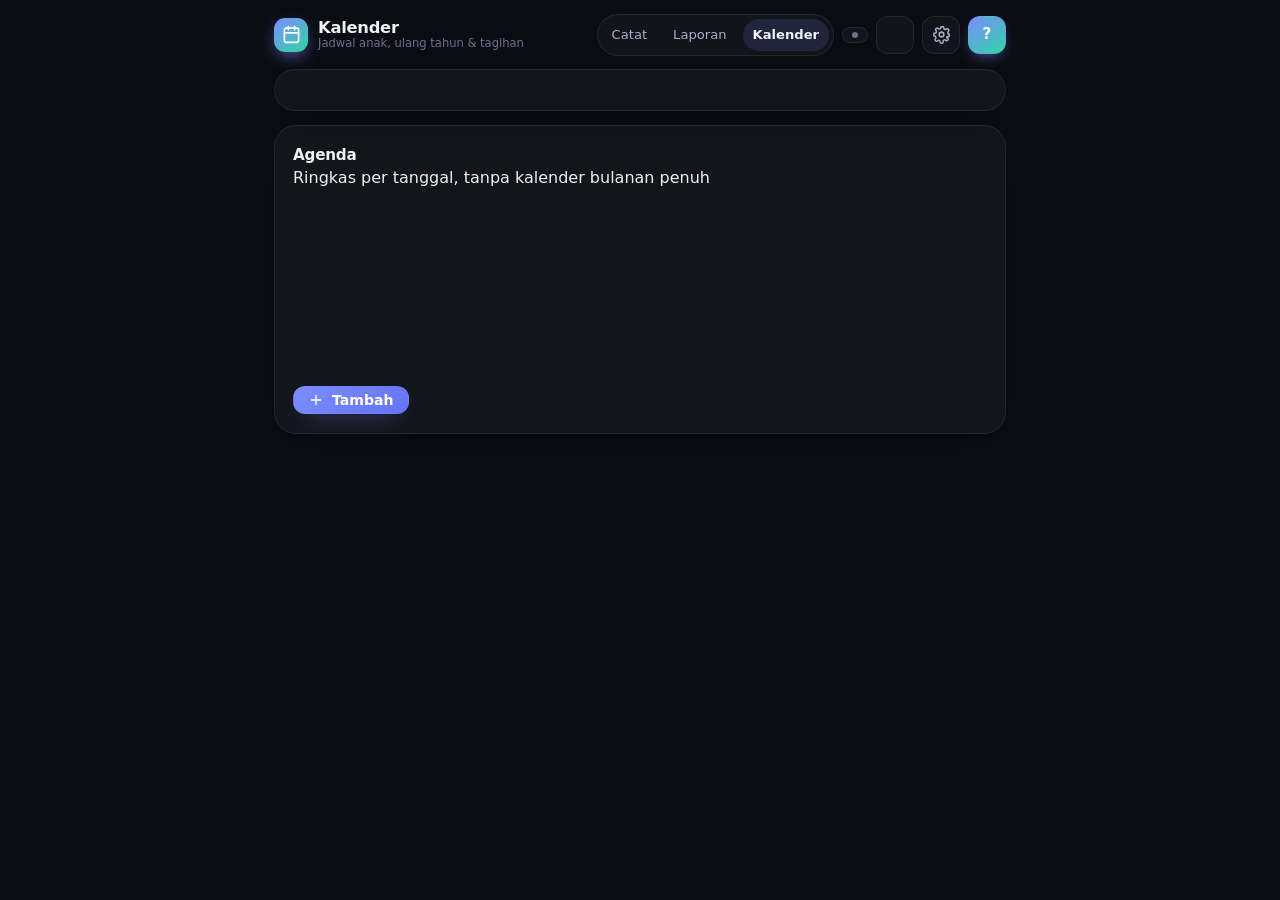
==== commit ae9be69b: "style(kalender): rapikan jarak header agenda dan tombol tambah Gabungan 95 commit penyesuaian margin" ====
--- a/kalender.html
+++ b/kalender.html
@@ -32,6 +32,11 @@
           </div>
         </div>
         <div class="appbar__actions">
+          <nav class="appbar__nav" aria-label="Navigasi utama">
+            <a class="appbar__nav-link" href="index.html">Catat</a>
+            <a class="appbar__nav-link" href="laporan.html">Laporan</a>
+            <a class="appbar__nav-link appbar__nav-link--active" href="kalender.html">Kalender</a>
+          </nav>
           <span class="sync" id="syncBadge" data-tone="idle" hidden></span>
           <button class="icon-btn" id="themeToggle" type="button" aria-label="Ganti tema"></button>
           <button class="icon-btn" id="settingsBtn" type="button" aria-label="Pengaturan">
@@ -45,25 +50,19 @@
       </header>
 
       <main class="page">
-        <section class="card" aria-label="Filter agenda">
-          <header class="card__header" style="align-items:center;gap:12px;">
-            <div>
-              <h2 class="card__title">Tampilkan agenda</h2>
-              <p class="card__subtitle">Saring berdasarkan jenis agenda</p>
-            </div>
-          </header>
+        <section class="card" aria-label="Filter kalender">
           <div class="chips chips--scroll" id="calendarFilterChips" role="group" aria-label="Tipe"></div>
         </section>
 
         <section class="card" aria-label="Daftar jadwal">
-          <header class="card__header" style="align-items:center;gap:16px;">
+          <header class="card__header" style="align-items:flex-start;gap:16px;">
             <div style="flex:1;min-width:0;">
               <h2 class="card__title">Agenda</h2>
               <p class="card__subtitle" style="margin-bottom:18px;">Ringkas per tanggal, tanpa kalender bulanan penuh</p>
             </div>
-            <button class="btn btn--primary btn--small" id="addCalendarBtn" type="button" style="flex-shrink:0;padding:0 14px;height:32px;min-height:32px;line-height:1;">
+            <button class="btn btn--primary btn--small" id="addCalendarBtn" type="button" style="margin-top:178px;flex-shrink:0;padding:0 14px;height:28px;min-height:28px;line-height:1;">
               <svg viewBox="0 0 24 24" width="16" height="16" fill="none" stroke="currentColor" stroke-width="2" stroke-linecap="round" stroke-linejoin="round"><line x1="12" y1="5" x2="12" y2="19"></line><line x1="5" y1="12" x2="19" y2="12"></line></svg>
-              Tambah agenda
+              Tambah
             </button>
           </header>
           <div class="list" id="calendarList"></div>
@@ -71,27 +70,6 @@
         </section>
       </main>
     </div>
-
-    <nav class="nav" aria-label="Navigasi utama">
-      <a class="nav__item" href="index.html">
-        <svg viewBox="0 0 24 24" width="18" height="18" fill="none" stroke="currentColor" stroke-width="2" stroke-linecap="round" stroke-linejoin="round" aria-hidden="true">
-          <path d="M3 10.6 12 3.4l9 7.2"/><path d="M5.4 9.6V19a1.4 1.4 0 0 0 1.4 1.4h10.4A1.4 1.4 0 0 0 18.6 19V9.6"/><path d="M9.8 20.4v-5.2h4.4v5.2"/>
-        </svg>
-        Catat
-      </a>
-      <a class="nav__item" href="laporan.html">
-        <svg viewBox="0 0 24 24" width="18" height="18" fill="none" stroke="currentColor" stroke-width="2" stroke-linecap="round" stroke-linejoin="round" aria-hidden="true">
-          <path d="M4 20V4"/><path d="M4 20h16"/><path d="M8 17v-5"/><path d="M13 17V7"/><path d="M18 17v-8"/>
-        </svg>
-        Laporan
-      </a>
-      <a class="nav__item is-active" href="kalender.html" aria-current="page">
-        <svg viewBox="0 0 24 24" width="18" height="18" fill="none" stroke="currentColor" stroke-width="2" stroke-linecap="round" stroke-linejoin="round" aria-hidden="true">
-          <rect x="3" y="4" width="18" height="17" rx="2"/><path d="M16 2v4M8 2v4M3 10h18"/>
-        </svg>
-        Kalender
-      </a>
-    </nav>
 
     <button class="fab" id="fabAddCalendar" type="button" aria-label="Tambah agenda" style="position:fixed;right:18px;bottom:calc(var(--nav-height,68px)+18px);width:56px;height:56px;border-radius:50%;display:grid;place-items:center;background:linear-gradient(145deg,var(--primary),var(--income));color:#fff;border:none;box-shadow:var(--shadow-lg);z-index:50;">
       <svg viewBox="0 0 24 24" width="24" height="24" fill="none" stroke="currentColor" stroke-width="2" stroke-linecap="round" stroke-linejoin="round"><line x1="12" y1="5" x2="12" y2="19"></line><line x1="5" y1="12" x2="19" y2="12"></line></svg>
@@ -101,6 +79,6 @@
     <div id="modalRoot"></div>
     <div id="toastRoot" class="toast-stack"></div>
 
-    <script type="module" src="js/calendar.js?v=1.21"></script>
+    <script type="module" src="js/calendar.js"></script>
   </body>
 </html>
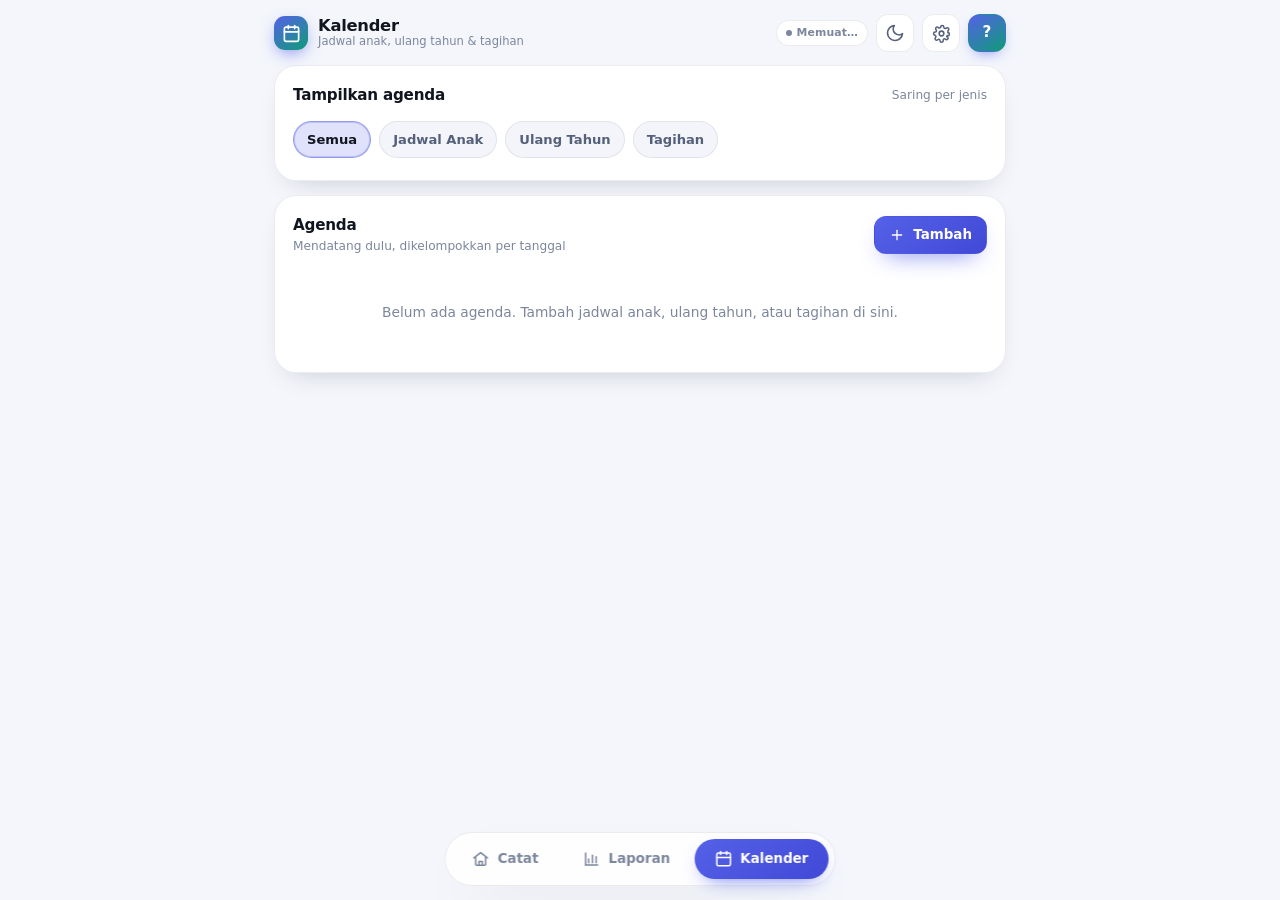
==== commit 76d7b0e4: "fix(kalender): halaman kalender berfungsi penuh, rilis 1.22 - calendar.js mengimpor `el` dari ui.js " ====
--- a/kalender.html
+++ b/kalender.html
@@ -1,18 +1,29 @@
 <!DOCTYPE html>
-<html lang="id" data-theme="auto">
+<html lang="id" data-theme="dark">
   <head>
     <meta charset="utf-8">
     <meta name="viewport" content="width=device-width, initial-scale=1, viewport-fit=cover">
-    <title>Kalender • DompetKu</title>
     <meta name="theme-color" content="#0b0d14">
+    <script>
+      // Terapkan tema sebelum paint pertama (anti-kedip) — sejajar resolveTheme() di ui.js.
+      try {
+        var t = (JSON.parse(localStorage.getItem('dompetku.v2') || '{}').settings || {}).theme;
+        var sistem = matchMedia('(prefers-color-scheme: light)').matches ? 'light' : 'dark';
+        document.documentElement.dataset.theme = (t === 'light' || t === 'dark') ? t : sistem;
+        document.querySelector('meta[name="theme-color"]').content =
+          document.documentElement.dataset.theme === 'light' ? '#f6f7fb' : '#0b0d14';
+      } catch (e) {}
+    </script>
+    <meta name="apple-mobile-web-app-capable" content="yes">
+    <meta name="apple-mobile-web-app-status-bar-style" content="black-translucent">
+    <meta name="apple-mobile-web-app-title" content="DompetKu">
+    <title>DompetKu — Kalender</title>
     <link rel="manifest" href="manifest.json">
-    <link rel="icon" href="icons/icon-192.png">
-    <link rel="apple-touch-icon" href="icons/icon-192.png">
+    <link rel="icon" type="image/svg+xml" href="icons/icon.svg?v=1.22">
+    <link rel="apple-touch-icon" sizes="180x180" href="icons/apple-touch-icon.png?v=1.22">
     <link rel="stylesheet" href="css/base.css">
     <link rel="stylesheet" href="css/laporan.css">
-    <link rel="stylesheet" href="css/catat.css">
-    <link rel="stylesheet" href="css/receipt.css">
-    <script type="module" src="js/store.js"></script>
+    <link rel="stylesheet" href="css/kalender.css">
   </head>
   <body>
     <div class="shell shell--wide">
@@ -32,11 +43,6 @@
           </div>
         </div>
         <div class="appbar__actions">
-          <nav class="appbar__nav" aria-label="Navigasi utama">
-            <a class="appbar__nav-link" href="index.html">Catat</a>
-            <a class="appbar__nav-link" href="laporan.html">Laporan</a>
-            <a class="appbar__nav-link appbar__nav-link--active" href="kalender.html">Kalender</a>
-          </nav>
           <span class="sync" id="syncBadge" data-tone="idle" hidden></span>
           <button class="icon-btn" id="themeToggle" type="button" aria-label="Ganti tema"></button>
           <button class="icon-btn" id="settingsBtn" type="button" aria-label="Pengaturan">
@@ -50,35 +56,53 @@
       </header>
 
       <main class="page">
-        <section class="card" aria-label="Filter kalender">
-          <div class="chips chips--scroll" id="calendarFilterChips" role="group" aria-label="Tipe"></div>
+        <section class="card" aria-label="Filter agenda">
+          <div class="card__head">
+            <h2 class="card__title">Tampilkan agenda</h2>
+            <span class="card__hint">Saring per jenis</span>
+          </div>
+          <div class="chips chips--scroll" id="calendarFilterChips" role="group" aria-label="Jenis agenda"></div>
         </section>
 
-        <section class="card" aria-label="Daftar jadwal">
-          <header class="card__header" style="align-items:flex-start;gap:16px;">
-            <div style="flex:1;min-width:0;">
+        <section class="card" aria-label="Daftar agenda">
+          <div class="card__head">
+            <div>
               <h2 class="card__title">Agenda</h2>
-              <p class="card__subtitle" style="margin-bottom:18px;">Ringkas per tanggal, tanpa kalender bulanan penuh</p>
+              <p class="card__hint">Mendatang dulu, dikelompokkan per tanggal</p>
             </div>
-            <button class="btn btn--primary btn--small" id="addCalendarBtn" type="button" style="margin-top:178px;flex-shrink:0;padding:0 14px;height:28px;min-height:28px;line-height:1;">
-              <svg viewBox="0 0 24 24" width="16" height="16" fill="none" stroke="currentColor" stroke-width="2" stroke-linecap="round" stroke-linejoin="round"><line x1="12" y1="5" x2="12" y2="19"></line><line x1="5" y1="12" x2="19" y2="12"></line></svg>
+            <button class="btn btn--primary cal__add" id="addCalendarBtn" type="button">
+              <svg viewBox="0 0 24 24" width="16" height="16" fill="none" stroke="currentColor" stroke-width="2" stroke-linecap="round" stroke-linejoin="round" aria-hidden="true"><line x1="12" y1="5" x2="12" y2="19"></line><line x1="5" y1="12" x2="19" y2="12"></line></svg>
               Tambah
             </button>
-          </header>
-          <div class="list" id="calendarList"></div>
-          <p class="empty" id="calendarEmpty" hidden>Belum ada jadwal. Tambah jadwal anak, ulang tahun, atau tagihan di sini.</p>
+          </div>
+          <div id="calendarList"></div>
+          <p class="empty cal__empty" id="calendarEmpty" hidden>Belum ada agenda. Tambah jadwal anak, ulang tahun, atau tagihan di sini.</p>
         </section>
       </main>
     </div>
 
-    <button class="fab" id="fabAddCalendar" type="button" aria-label="Tambah agenda" style="position:fixed;right:18px;bottom:calc(var(--nav-height,68px)+18px);width:56px;height:56px;border-radius:50%;display:grid;place-items:center;background:linear-gradient(145deg,var(--primary),var(--income));color:#fff;border:none;box-shadow:var(--shadow-lg);z-index:50;">
-      <svg viewBox="0 0 24 24" width="24" height="24" fill="none" stroke="currentColor" stroke-width="2" stroke-linecap="round" stroke-linejoin="round"><line x1="12" y1="5" x2="12" y2="19"></line><line x1="5" y1="12" x2="19" y2="12"></line></svg>
-    </button>
+    <nav class="nav" aria-label="Navigasi utama">
+      <a class="nav__item" href="index.html">
+        <svg viewBox="0 0 24 24" width="18" height="18" fill="none" stroke="currentColor" stroke-width="2" stroke-linecap="round" stroke-linejoin="round" aria-hidden="true">
+          <path d="M3 10.6 12 3.4l9 7.2"/><path d="M5.4 9.6V19a1.4 1.4 0 0 0 1.4 1.4h10.4A1.4 1.4 0 0 0 18.6 19V9.6"/><path d="M9.8 20.4v-5.2h4.4v5.2"/>
+        </svg>
+        Catat
+      </a>
+      <a class="nav__item" href="laporan.html">
+        <svg viewBox="0 0 24 24" width="18" height="18" fill="none" stroke="currentColor" stroke-width="2" stroke-linecap="round" stroke-linejoin="round" aria-hidden="true">
+          <path d="M4 20V4"/><path d="M4 20h16"/><path d="M8 17v-5"/><path d="M13 17V7"/><path d="M18 17v-8"/>
+        </svg>
+        Laporan
+      </a>
+      <a class="nav__item is-active" href="kalender.html" aria-current="page">
+        <svg viewBox="0 0 24 24" width="18" height="18" fill="none" stroke="currentColor" stroke-width="2" stroke-linecap="round" stroke-linejoin="round" aria-hidden="true">
+          <rect x="3" y="4" width="18" height="17" rx="2"/><path d="M16 2v4M8 2v4M3 10h18"/>
+        </svg>
+        Kalender
+      </a>
+    </nav>
 
-    <div id="sheetRoot"></div>
-    <div id="modalRoot"></div>
-    <div id="toastRoot" class="toast-stack"></div>
 
-    <script type="module" src="js/calendar.js"></script>
+    <script type="module" src="js/calendar.js?v=1.22"></script>
   </body>
 </html>
--- a/css/kalender.css
+++ b/css/kalender.css
@@ -0,0 +1,82 @@
+/* Halaman Kalender — memakai baris .tx dan .daygroup dari laporan.css */
+
+.cal__row {
+  border-left: 3px solid var(--primary);
+}
+
+.cal__row--birthday {
+  border-left-color: var(--income);
+}
+
+.cal__row--bill {
+  border-left-color: var(--warn);
+}
+
+.cal__aside {
+  flex-shrink: 0;
+  display: flex;
+  flex-direction: column;
+  align-items: flex-end;
+  gap: 4px;
+}
+
+.cal__status {
+  font-size: 0.66rem;
+  font-weight: 700;
+  padding: 2px 8px;
+  border-radius: var(--radius-full);
+  background: var(--warn-soft);
+  color: var(--warn);
+  white-space: nowrap;
+}
+
+.cal__status.is-paid {
+  background: var(--income-soft);
+  color: var(--income);
+}
+
+.cal__note {
+  font-size: 0.84rem;
+  color: var(--text-muted);
+  padding: 4px 4px 12px;
+}
+
+.cal__past-toggle {
+  margin: 16px 0;
+}
+
+.cal__check {
+  display: flex;
+  align-items: center;
+  gap: 10px;
+  margin-top: 14px;
+  font-size: 0.88rem;
+  color: var(--text-soft);
+  cursor: pointer;
+}
+
+.cal__check input {
+  width: 18px;
+  height: 18px;
+  accent-color: var(--income);
+}
+
+.sheet-form .segmented {
+  margin-bottom: 2px;
+}
+
+.cal__add {
+  flex-shrink: 0;
+  padding: 8px 14px;
+  font-size: 0.84rem;
+}
+
+.cal__empty {
+  font-size: 0.86rem;
+  color: var(--text-muted);
+}
+
+#calendarFilterChips .chip {
+  white-space: nowrap;
+  flex-shrink: 0;
+}
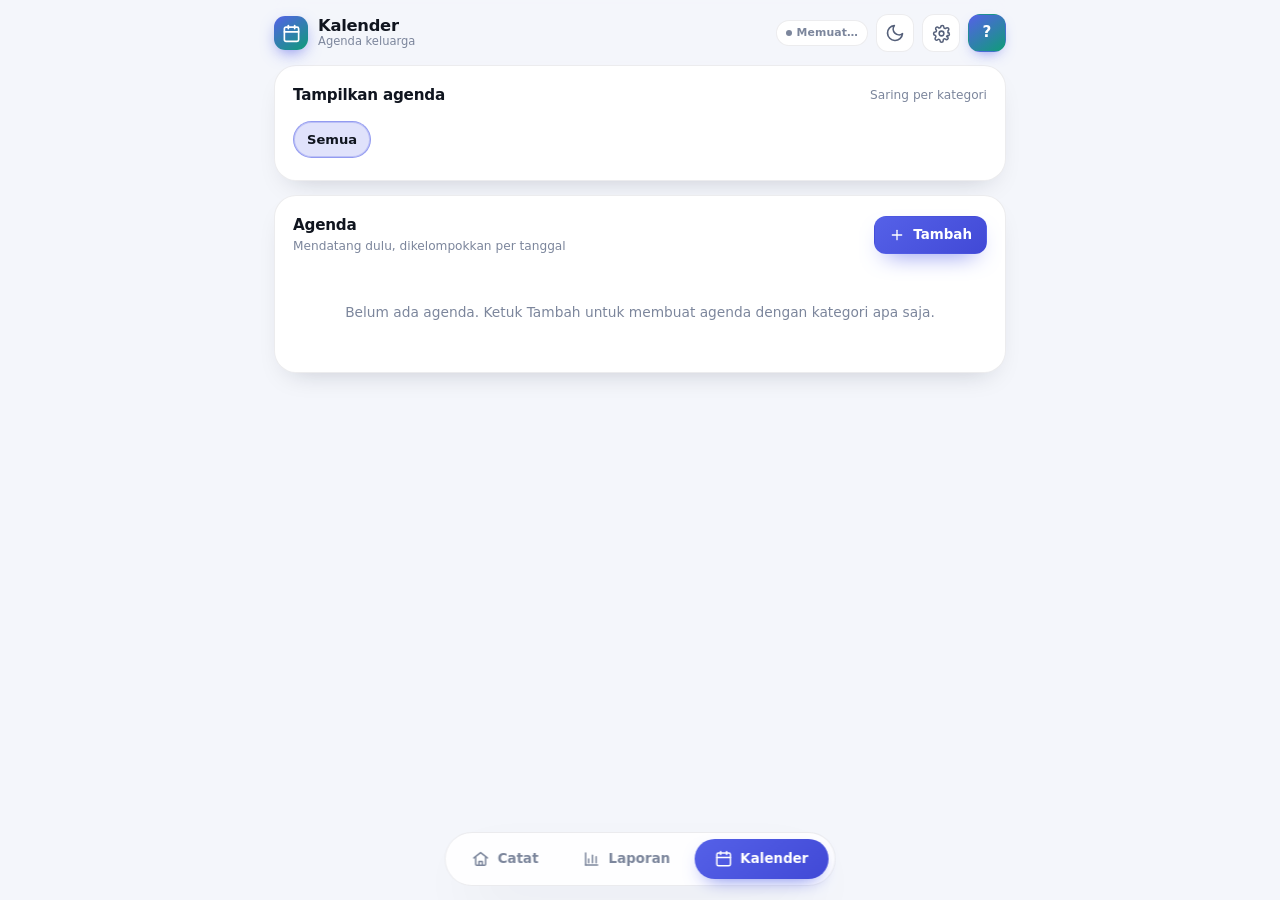
==== commit 5072f2b1: "feat(calendar): kategori agenda via dropdown + kategori baru manual (1.23) - Ganti tombol jenis agen" ====
--- a/kalender.html
+++ b/kalender.html
@@ -19,8 +19,8 @@
     <meta name="apple-mobile-web-app-title" content="DompetKu">
     <title>DompetKu — Kalender</title>
     <link rel="manifest" href="manifest.json">
-    <link rel="icon" type="image/svg+xml" href="icons/icon.svg?v=1.22">
-    <link rel="apple-touch-icon" sizes="180x180" href="icons/apple-touch-icon.png?v=1.22">
+    <link rel="icon" type="image/svg+xml" href="icons/icon.svg?v=1.23">
+    <link rel="apple-touch-icon" sizes="180x180" href="icons/apple-touch-icon.png?v=1.23">
     <link rel="stylesheet" href="css/base.css">
     <link rel="stylesheet" href="css/laporan.css">
     <link rel="stylesheet" href="css/kalender.css">
@@ -39,7 +39,7 @@
           </span>
           <div>
             <h1 class="appbar__title">Kalender</h1>
-            <p class="appbar__sub" id="appbarSub">Jadwal anak, ulang tahun & tagihan</p>
+            <p class="appbar__sub" id="appbarSub">Agenda keluarga</p>
           </div>
         </div>
         <div class="appbar__actions">
@@ -59,9 +59,9 @@
         <section class="card" aria-label="Filter agenda">
           <div class="card__head">
             <h2 class="card__title">Tampilkan agenda</h2>
-            <span class="card__hint">Saring per jenis</span>
+            <span class="card__hint">Saring per kategori</span>
           </div>
-          <div class="chips chips--scroll" id="calendarFilterChips" role="group" aria-label="Jenis agenda"></div>
+          <div class="chips chips--scroll" id="calendarFilterChips" role="group" aria-label="Saring kategori agenda"></div>
         </section>
 
         <section class="card" aria-label="Daftar agenda">
@@ -76,7 +76,7 @@
             </button>
           </div>
           <div id="calendarList"></div>
-          <p class="empty cal__empty" id="calendarEmpty" hidden>Belum ada agenda. Tambah jadwal anak, ulang tahun, atau tagihan di sini.</p>
+          <p class="empty cal__empty" id="calendarEmpty" hidden>Belum ada agenda. Ketuk Tambah untuk membuat agenda dengan kategori apa saja.</p>
         </section>
       </main>
     </div>
@@ -103,6 +103,6 @@
     </nav>
 
 
-    <script type="module" src="js/calendar.js?v=1.22"></script>
+    <script type="module" src="js/calendar.js?v=1.23"></script>
   </body>
 </html>
--- a/css/base.css
+++ b/css/base.css
@@ -787,6 +787,36 @@
   box-shadow: 0 0 0 3px var(--primary-soft);
 }
 
+/* Dropdown: panah sendiri supaya seragam di tema gelap/terang, dan opsi tidak putih-di-atas-putih. */
+.select {
+  position: relative;
+}
+
+.select::after {
+  content: '';
+  position: absolute;
+  right: 16px;
+  top: 50%;
+  width: 7px;
+  height: 7px;
+  border-right: 2px solid var(--text-muted);
+  border-bottom: 2px solid var(--text-muted);
+  transform: translateY(-70%) rotate(45deg);
+  pointer-events: none;
+}
+
+select.field__control {
+  -webkit-appearance: none;
+  appearance: none;
+  padding-right: 40px;
+  cursor: pointer;
+}
+
+select.field__control option {
+  background: var(--surface-2);
+  color: var(--text);
+}
+
 .field__hint {
   font-size: 0.72rem;
   color: var(--text-muted);
--- a/css/kalender.css
+++ b/css/kalender.css
@@ -55,14 +55,19 @@
   cursor: pointer;
 }
 
+.cal__check[hidden],
+.cal__newcat[hidden] {
+  display: none;
+}
+
+.cal__newcat {
+  margin-top: 8px;
+}
+
 .cal__check input {
   width: 18px;
   height: 18px;
   accent-color: var(--income);
-}
-
-.sheet-form .segmented {
-  margin-bottom: 2px;
 }
 
 .cal__add {
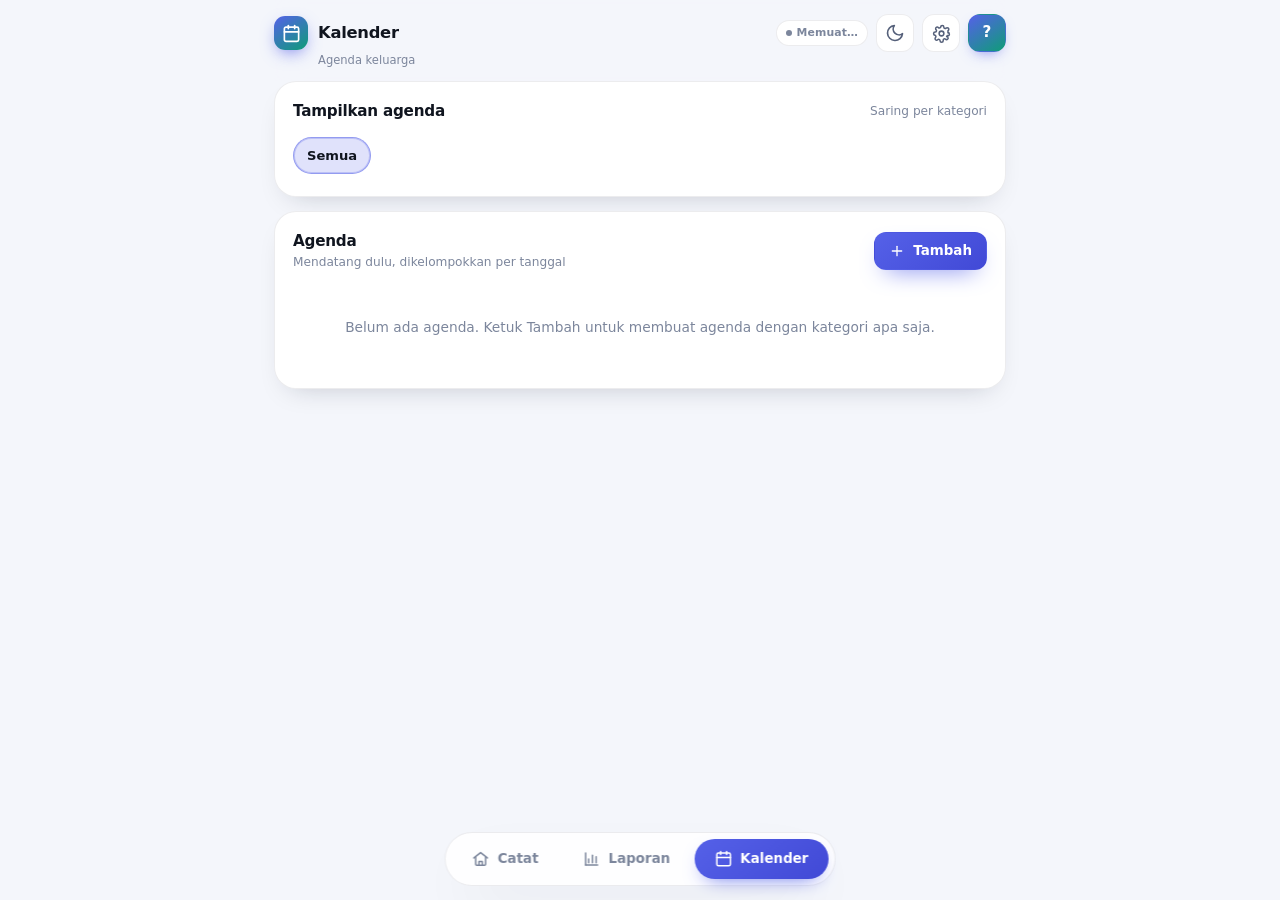
==== commit c73b0167: "feat(appbar): judul+tombol satu baris, rentang & saldo pindah baris kedua (1.25)" ====
--- a/kalender.html
+++ b/kalender.html
@@ -19,8 +19,8 @@
     <meta name="apple-mobile-web-app-title" content="DompetKu">
     <title>DompetKu — Kalender</title>
     <link rel="manifest" href="manifest.json">
-    <link rel="icon" type="image/svg+xml" href="icons/icon.svg?v=1.23">
-    <link rel="apple-touch-icon" sizes="180x180" href="icons/apple-touch-icon.png?v=1.23">
+    <link rel="icon" type="image/svg+xml" href="icons/icon.svg?v=1.25">
+    <link rel="apple-touch-icon" sizes="180x180" href="icons/apple-touch-icon.png?v=1.25">
     <link rel="stylesheet" href="css/base.css">
     <link rel="stylesheet" href="css/laporan.css">
     <link rel="stylesheet" href="css/kalender.css">
@@ -39,7 +39,6 @@
           </span>
           <div>
             <h1 class="appbar__title">Kalender</h1>
-            <p class="appbar__sub" id="appbarSub">Agenda keluarga</p>
           </div>
         </div>
         <div class="appbar__actions">
@@ -53,6 +52,7 @@
           </button>
           <button class="icon-btn icon-btn--account" id="accountBtn" type="button" aria-label="Akun">?</button>
         </div>
+        <p class="appbar__sub" id="appbarSub">Agenda keluarga</p>
       </header>
 
       <main class="page">
@@ -103,6 +103,6 @@
     </nav>
 
 
-    <script type="module" src="js/calendar.js?v=1.23"></script>
+    <script type="module" src="js/calendar.js?v=1.25"></script>
   </body>
 </html>
--- a/css/base.css
+++ b/css/base.css
@@ -175,9 +175,16 @@
   position: sticky;
   top: 0;
   z-index: 40;
-  display: flex;
-  align-items: center;
-  gap: 12px;
+  /* Baris 1: judul + tombol. Baris 2: rentang periode & saldo, membentang penuh
+     supaya tidak pernah berebut ruang dengan tombol di kanan. */
+  display: grid;
+  grid-template-columns: minmax(0, 1fr) auto;
+  grid-template-areas:
+    'brand actions'
+    'sub sub';
+  align-items: center;
+  column-gap: 12px;
+  row-gap: 2px;
   /* Konten diturunkan melewati status bar; latar tetap menutup area atas. */
   padding: calc(var(--safe-top) + 14px) 0 12px;
   background: var(--bg);
@@ -193,9 +200,15 @@
 }
 
 .appbar__brand {
+  grid-area: brand;
   display: flex;
   align-items: center;
   gap: 10px;
+  min-width: 0;
+}
+
+.appbar__brand > div {
+  /* Tanpa ini judul tidak bisa menyusut dan ellipsis tidak pernah aktif. */
   min-width: 0;
 }
 
@@ -214,24 +227,37 @@
 .appbar__title {
   font-size: 1.02rem;
   line-height: 1.15;
+  min-width: 0;
   white-space: nowrap;
   overflow: hidden;
   text-overflow: ellipsis;
 }
 
 .appbar__sub {
+  grid-area: sub;
+  /* Sejajar dengan judul: lebar mark (34px) + jarak brand (10px). */
+  padding-left: 44px;
   font-size: 0.72rem;
   color: var(--text-muted);
   line-height: 1.2;
+  white-space: nowrap;
+  overflow: hidden;
+  text-overflow: ellipsis;
 }
 
 .appbar__actions {
+  grid-area: actions;
   margin-left: auto;
   display: flex;
   align-items: center;
   gap: 8px;
-  flex-wrap: wrap;
+  flex-wrap: nowrap;
   justify-content: flex-end;
+}
+
+.appbar__actions > * {
+  /* Tombol tidak boleh mengempis walau ruang menipis. */
+  flex: 0 0 auto;
 }
 
 .appbar__nav {
--- a/css/laporan.css
+++ b/css/laporan.css
@@ -5,6 +5,51 @@
   display: flex;
   flex-direction: column;
   gap: 14px;
+}
+
+.period-tabs {
+  display: grid;
+  grid-auto-flow: column;
+  grid-auto-columns: minmax(72px, 1fr);
+  gap: 6px;
+  overflow-x: auto;
+  padding-bottom: 2px;
+  scrollbar-width: none;
+  scroll-snap-type: x proximity;
+  -webkit-overflow-scrolling: touch;
+}
+
+.period-tabs::-webkit-scrollbar {
+  display: none;
+}
+
+.period-tab {
+  display: inline-flex;
+  align-items: center;
+  justify-content: center;
+  height: 38px;
+  padding: 0 12px;
+  border-radius: var(--radius-full);
+  background: var(--surface-3);
+  border: 1px solid var(--border);
+  color: var(--text-soft);
+  font-size: 0.78rem;
+  font-weight: 600;
+  white-space: nowrap;
+  scroll-snap-align: start;
+  transition: 0.18s var(--ease);
+}
+
+.period-tab:hover {
+  color: var(--text);
+  border-color: var(--border-strong);
+}
+
+.period-tab.is-active {
+  background: color-mix(in srgb, var(--primary) 18%, transparent);
+  border-color: color-mix(in srgb, var(--primary) 55%, transparent);
+  color: var(--text);
+  box-shadow: inset 0 0 0 1px color-mix(in srgb, var(--primary) 25%, transparent);
 }
 
 .period__nav {
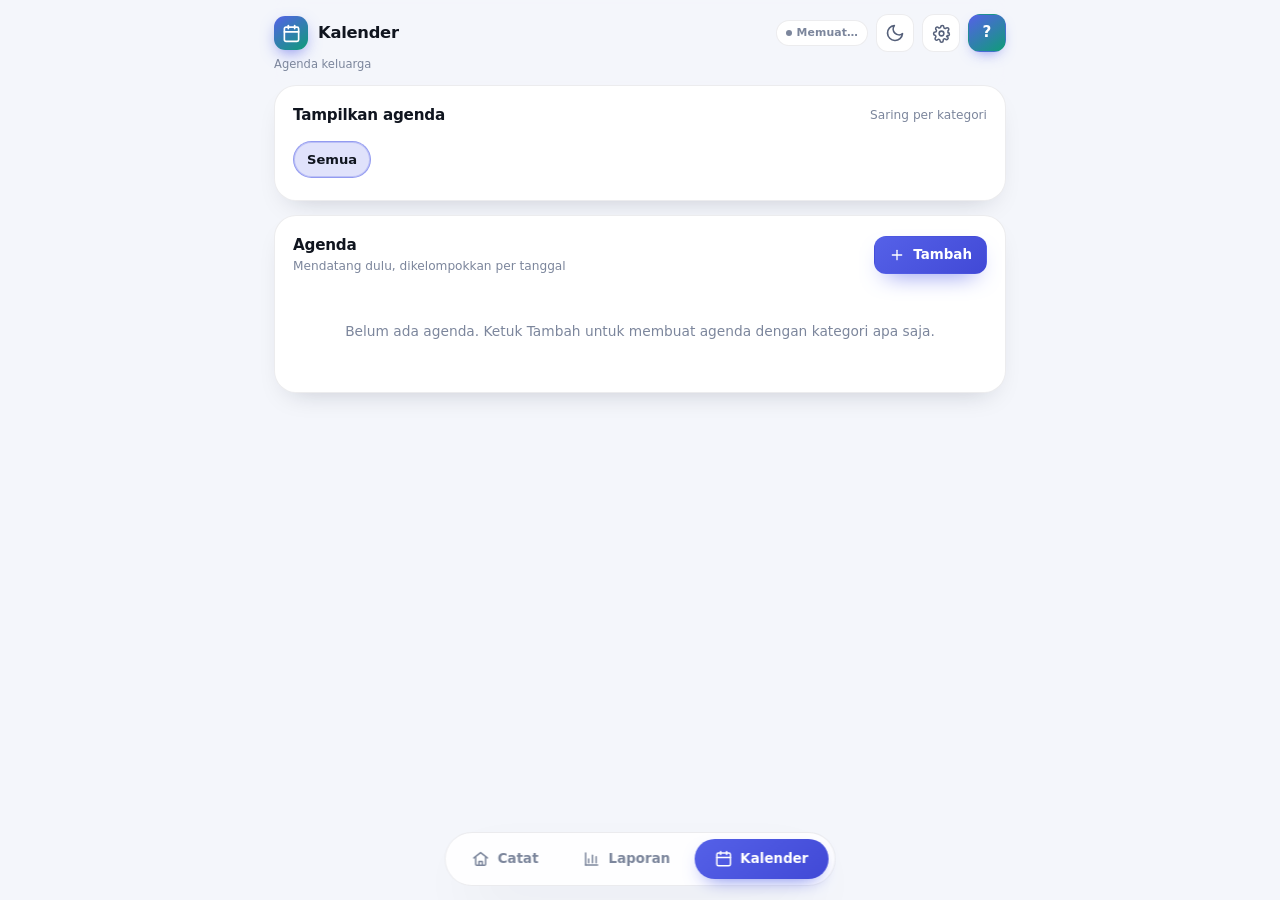
==== commit 8c777118: "feat(appbar): judul setinggi mark, subjudul rata kiri mark + jarak tipis (1.26)" ====
--- a/kalender.html
+++ b/kalender.html
@@ -19,8 +19,8 @@
     <meta name="apple-mobile-web-app-title" content="DompetKu">
     <title>DompetKu — Kalender</title>
     <link rel="manifest" href="manifest.json">
-    <link rel="icon" type="image/svg+xml" href="icons/icon.svg?v=1.25">
-    <link rel="apple-touch-icon" sizes="180x180" href="icons/apple-touch-icon.png?v=1.25">
+    <link rel="icon" type="image/svg+xml" href="icons/icon.svg?v=1.26">
+    <link rel="apple-touch-icon" sizes="180x180" href="icons/apple-touch-icon.png?v=1.26">
     <link rel="stylesheet" href="css/base.css">
     <link rel="stylesheet" href="css/laporan.css">
     <link rel="stylesheet" href="css/kalender.css">
@@ -103,6 +103,6 @@
     </nav>
 
 
-    <script type="module" src="js/calendar.js?v=1.25"></script>
+    <script type="module" src="js/calendar.js?v=1.26"></script>
   </body>
 </html>
--- a/css/base.css
+++ b/css/base.css
@@ -184,7 +184,7 @@
     'sub sub';
   align-items: center;
   column-gap: 12px;
-  row-gap: 2px;
+  row-gap: 0;
   /* Konten diturunkan melewati status bar; latar tetap menutup area atas. */
   padding: calc(var(--safe-top) + 14px) 0 12px;
   background: var(--bg);
@@ -226,7 +226,8 @@
 
 .appbar__title {
   font-size: 1.02rem;
-  line-height: 1.15;
+  /* Setinggi kotak mark (34px) agar judul dan mark rata sebagai satu blok. */
+  line-height: 34px;
   min-width: 0;
   white-space: nowrap;
   overflow: hidden;
@@ -235,8 +236,8 @@
 
 .appbar__sub {
   grid-area: sub;
-  /* Sejajar dengan judul: lebar mark (34px) + jarak brand (10px). */
-  padding-left: 44px;
+  /* Mulai dari tepi kiri kotak mark, dengan jarak tipis dari baris tombol. */
+  margin-top: 6px;
   font-size: 0.72rem;
   color: var(--text-muted);
   line-height: 1.2;
